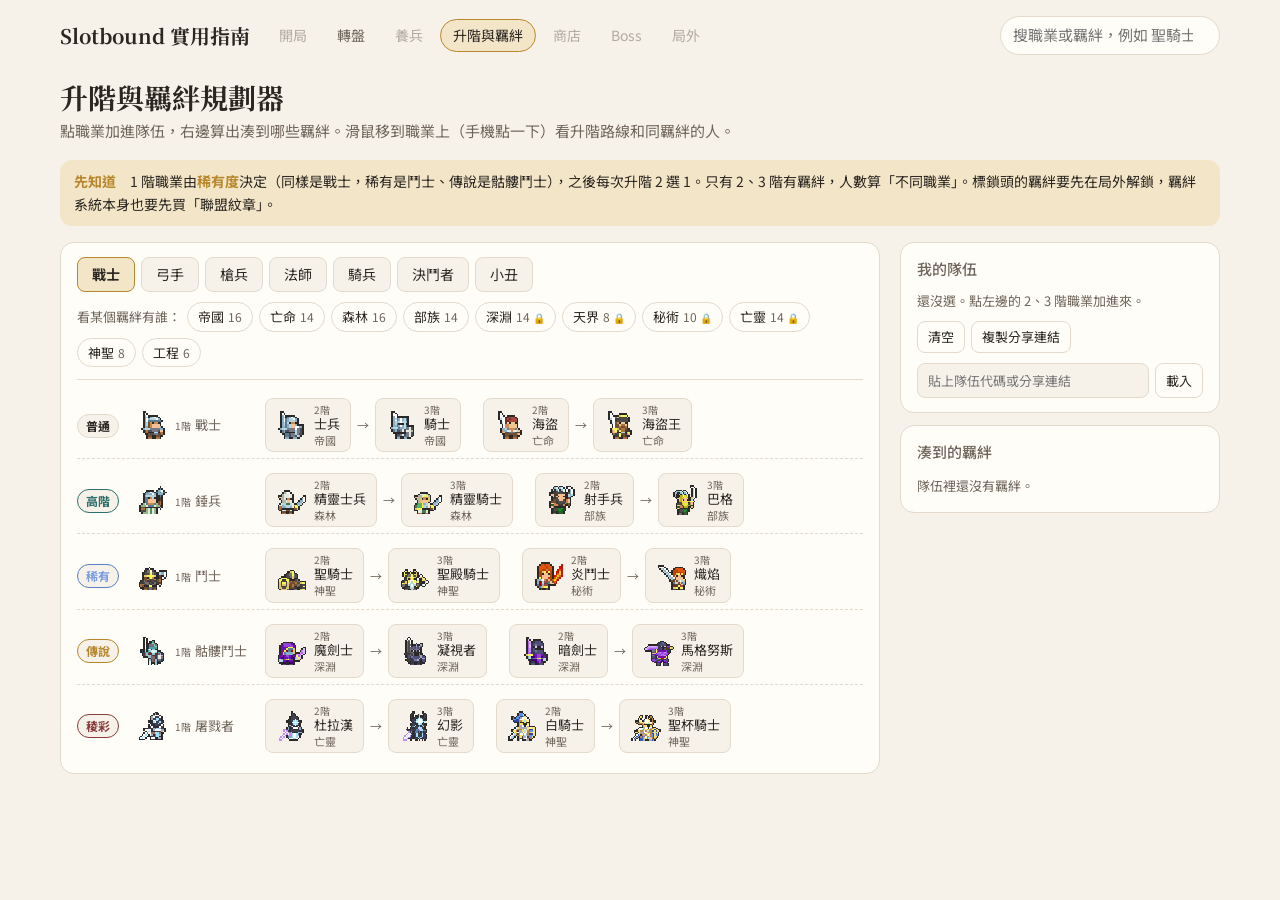
==== index.html @ ca0ba6e1 "轉盤頁內文行長收到 44 字 Co-Authored-By: Claude Opus 5.5 <noreply@anthropic.com>" ====
<!doctype html>
<html lang="zh-Hant-TW">
<head>
<meta charset="utf-8">
<meta name="viewport" content="width=device-width, initial-scale=1">
<title>Slotbound 實用指南</title>
<link rel="preconnect" href="https://fonts.googleapis.com">
<link href="https://fonts.googleapis.com/css2?family=Noto+Sans+TC:wght@400;500;700&family=Noto+Serif+TC:wght@600;700&display=swap" rel="stylesheet">
<link rel="stylesheet" href="style.css?v=1115h">
</head>
<body>
<header class="top">
  <b>Slotbound 實用指南</b>
  <nav>
    <a class="soon" href="#">開局</a>
    <a href="slot.html">轉盤</a>
    <a class="soon" href="#">養兵</a>
    <a class="cur" href="#">升階與羈絆</a>
    <a class="soon" href="#">商店</a>
    <a class="soon" href="#">Boss</a>
    <a class="soon" href="#">局外</a>
  </nav>
  <div class="search">
    <input id="q" type="search" placeholder="搜職業或羈絆，例如 聖騎士" autocomplete="off">
    <div class="res" id="qres"></div>
  </div>
</header>

<main>
  <h1>升階與羈絆規劃器</h1>
  <p class="lead">點職業加進隊伍，右邊算出湊到哪些羈絆。滑鼠移到職業上（手機點一下）看升階路線和同羈絆的人。</p>
  <div class="tip-box" id="tips"></div>

  <div class="planner">
    <section class="panel">
      <div class="syms" id="syms"></div>
      <div class="filters"><span class="flabel">看某個羈絆有誰：</span><span id="filters"></span></div>
      <div id="tree"></div>
    </section>
    <aside class="side">
      <section class="panel">
        <h2>我的隊伍 <span id="teamCount"></span></h2>
        <div class="team" id="team"></div>
        <div class="btns">
          <button class="btn" id="clear">清空</button>
          <button class="btn" id="share">複製分享連結</button>
        </div>
        <div class="code">
          <input id="codeIn" placeholder="貼上隊伍代碼或分享連結" aria-label="貼上隊伍代碼或分享連結" autocomplete="off">
          <button class="btn" id="codeGo">載入</button>
        </div>
        <p class="codemsg" id="codeMsg" hidden></p>
      </section>
      <section class="panel">
        <h2>湊到的羈絆</h2>
        <div id="fxlist"></div>
      </section>
    </aside>
  </div>
</main>

<div class="pop" id="pop"></div>

<script src="data/factions.js?v=1115h"></script>
<script src="data/tree.js?v=1115h"></script>
<script src="app.js?v=1115h"></script>
</body>
</html>
---- style.css ----
:root{
  --bg:#f6f2ea; --paper:#fffdf8; --ink:#2b2621; --muted:#6f655a; --line:#e3dacb;
  --gold:#b8862b; --gold-soft:#f3e6c8; --wine:#8a3b3b; --wine-soft:#f2dede;
  --teal:#2f6f6a; --teal-soft:#dcebe8;
}
@media (prefers-color-scheme: dark){
  :root{ --bg:#1d1a17; --paper:#25211d; --ink:#ece5da; --muted:#a99e90; --line:#3a332c;
    --gold:#d9a94a; --gold-soft:#3b311f; --wine:#d98a8a; --wine-soft:#3a2626; --teal:#7cc0b8; --teal-soft:#1f3331; }
}
*{box-sizing:border-box}
html,body{margin:0;background:var(--bg);color:var(--ink);font:15px/1.65 "Noto Sans TC",system-ui,sans-serif}
a{color:var(--teal)}
header.top{display:flex;align-items:center;gap:16px;flex-wrap:wrap;max-width:1200px;margin:0 auto;padding:16px 20px 8px}
header.top b{font-family:"Noto Serif TC",serif;font-size:20px}
header.top nav{display:flex;gap:4px;flex-wrap:wrap}
header.top nav a{color:var(--muted);text-decoration:none;padding:4px 12px;border-radius:999px;border:1px solid transparent;font-size:14px}
header.top nav a.cur{color:var(--ink);border-color:var(--gold);background:var(--gold-soft)}
header.top nav a.soon{opacity:.5;pointer-events:none}
.search{margin-left:auto;position:relative}
.search input{width:220px;padding:6px 12px;border-radius:999px;border:1px solid var(--line);background:var(--paper);color:var(--ink);font:inherit}
.search .res{position:absolute;right:0;top:110%;width:300px;max-height:360px;overflow:auto;background:var(--paper);border:1px solid var(--line);border-radius:12px;z-index:30;display:none}
.search .res.on{display:block}
.search .res div{padding:8px 12px;cursor:pointer;border-bottom:1px solid var(--line)}
.search .res div:hover,.search .res div.act{background:var(--gold-soft)}
.search .res small{color:var(--muted);margin-left:6px}
main{max-width:1200px;margin:0 auto;padding:8px 20px 60px}
h1{font-family:"Noto Serif TC",serif;font-size:28px;line-height:1.3;margin:8px 0 4px}
.lead{color:var(--muted);margin:0 0 16px}
.tip-box{background:var(--gold-soft);border-radius:12px;padding:10px 14px;margin:0 0 16px;font-size:14px}
.tip-box b{color:var(--gold)}
.infer{display:inline-block;font-size:11px;font-weight:700;color:var(--teal);background:var(--teal-soft);border-radius:4px;padding:0 6px;margin-left:6px;vertical-align:1px}

/* 規劃器版面 */
.planner{display:grid;grid-template-columns:minmax(0,1fr) 320px;gap:20px;align-items:start}
.panel{background:var(--paper);border:1px solid var(--line);border-radius:14px;padding:14px 16px}
.panel h2{font-size:15px;margin:0 0 8px;color:var(--muted);font-weight:500}
.side{position:sticky;top:12px;display:flex;flex-direction:column;gap:12px}

.syms{display:flex;flex-wrap:wrap;gap:6px;margin-bottom:10px}
.stab{border:1px solid var(--line);background:var(--bg);color:var(--ink);border-radius:8px;padding:5px 14px;font:inherit;font-size:14px;cursor:pointer}
.stab.on{background:var(--gold-soft);border-color:var(--gold);font-weight:700}
.filters{display:flex;flex-wrap:wrap;gap:6px;align-items:center;margin-bottom:12px;padding-bottom:12px;border-bottom:1px solid var(--line)}
.filters #filters{display:contents}
.flabel{font-size:13px;color:var(--muted)}
.fchip.locked::after{content:"🔒";font-size:10px;margin-left:3px}
/* 升階樹：一列一個稀有度 */
.grid{display:flex;flex-direction:column;gap:8px}
.row{display:grid;grid-template-columns:52px 120px 1fr;gap:8px;align-items:center;padding:6px 0;border-bottom:1px dashed var(--line)}
.row:last-child{border-bottom:0}
.gl .gd{display:inline-block;font-size:12px;font-weight:700;padding:1px 8px;border-radius:999px;background:var(--bg);border:1px solid var(--line)}
.g-advanced .gd{color:var(--teal);border-color:var(--teal)}
.g-rare .gd{color:#7d9de0;border-color:#5b7fc4}
.g-legendary .gd{color:var(--gold);border-color:var(--gold)}
.g-prism .gd{color:var(--wine);border-color:var(--wine)}
.r1{display:flex;align-items:center;gap:6px;font-size:13px;color:var(--muted)}
.r1 .r{font-size:10px;margin-right:4px}
.brs{display:flex;flex-wrap:wrap;gap:6px 22px}
.br{display:flex;align-items:center;gap:6px;flex-wrap:wrap}
.br .arrow{color:var(--muted);font-size:12px}
.spr{width:32px;height:32px;image-rendering:pixelated;flex:none}
.spr.big{width:56px;height:56px}
.cls{display:inline-flex;align-items:center;gap:6px}
.cls .tx{display:flex;flex-direction:column;line-height:1.3}
.fxhead{margin-bottom:10px;display:flex;align-items:center;gap:8px;flex-wrap:wrap}
.fxhead .back{margin-left:auto}
#tree h3{font-size:13px;color:var(--muted);margin:12px 0 4px}
.fxm{display:flex;align-items:center;gap:10px;margin:4px 0;flex-wrap:wrap}
.fxm .route{font-size:12px;color:var(--muted)}
.fx-row .nx{color:var(--muted)}
.gchips{display:flex;flex-wrap:wrap;gap:6px;align-items:center;margin:0 0 10px}
.gchip{border:1px solid var(--line);background:var(--bg);color:var(--muted);border-radius:999px;padding:2px 10px;font:inherit;font-size:12px;cursor:pointer;opacity:.6}
.gchip.on{opacity:1;color:var(--ink);font-weight:700}
.tbl-wrap{overflow-x:auto}
.fxtbl{border-collapse:separate;border-spacing:4px;width:100%;table-layout:fixed}
.fxtbl th{font-size:12px;font-weight:500;color:var(--muted);text-align:center;padding:2px}
.fxtbl th.sn{text-align:right;width:64px;font-size:13px;color:var(--ink);padding-right:6px}
.fxtbl .gd{display:inline-block;font-size:12px;font-weight:700;padding:1px 8px;border-radius:999px;background:var(--bg);border:1px solid var(--line)}
.fxtbl td{height:62px;border-radius:8px;vertical-align:middle;padding:0}
.fxtbl td.no{background:var(--bg);opacity:.5}
.fxtbl td.yes{background:var(--teal-soft);border:1px solid var(--teal)}
.fxtbl td.open{box-shadow:0 0 0 2px var(--gold)}
.cell{width:100%;height:100%;min-height:60px;background:none;border:0;color:var(--ink);font:inherit;cursor:pointer;display:flex;flex-direction:column;align-items:center;justify-content:center;gap:1px;padding:4px}
.cell .spr{width:28px;height:28px}
.cell .cn{font-size:13px;font-weight:500}
.cell .ch{font-size:11px;color:var(--muted)}
.cell .ch.all{color:var(--teal);font-weight:700}
.detail{margin-top:12px;padding:10px 12px;border:1px solid var(--gold);border-radius:10px;display:flex;flex-direction:column;gap:6px}
.detail .dh{font-size:14px}
.br.nope{opacity:.5}
.start{padding:10px 0;border-bottom:1px dashed var(--line)}
.start:last-child{border-bottom:0}
.start .sh{display:flex;align-items:center;gap:8px;margin-bottom:6px;flex-wrap:wrap}
.start .sh b{font-size:15px}
.start .gd{display:inline-block;font-size:12px;font-weight:700;padding:1px 8px;border-radius:999px;background:var(--bg);border:1px solid var(--line)}
.start .r1n{display:inline-flex;align-items:center;gap:4px;font-size:13px;color:var(--muted)}
.start .both{font-size:11px;color:var(--teal);background:var(--teal-soft);border-radius:4px;padding:0 6px}
.start .sb{display:flex;flex-direction:column;gap:6px;padding-left:12px}
.start .pick{font-size:12px;color:var(--muted)}
.off{font-size:13px;color:var(--muted);opacity:.55;border:1px dashed var(--line);border-radius:8px;padding:4px 10px}
.pop .lbl{font-size:11px;color:var(--muted);margin-top:8px}
.pop .fxg{margin:4px 0;font-size:12px;line-height:1.5}
.pop .fxg .tag{background:var(--teal-soft);color:var(--teal);border-radius:4px;padding:0 6px;margin-right:6px;cursor:pointer;font-weight:500}
.pop .fxg .mates{color:var(--muted)}
.pop .hd .alt{font-size:12px}
.fchip{border:1px solid var(--line);background:var(--paper);color:var(--ink);border-radius:999px;padding:3px 10px;font:inherit;font-size:13px;cursor:pointer}
.fchip.on{background:var(--teal);border-color:var(--teal);color:var(--paper)}
.fchip .n{color:var(--muted);font-size:12px;margin-left:4px}
.fchip.on .n{color:var(--paper)}

.sym{margin:0 0 14px}
.sym h3{font-size:14px;margin:0 0 6px;display:flex;align-items:center;gap:8px}
.sym h3 .badge{display:inline-flex;width:22px;height:22px;border-radius:6px;align-items:center;justify-content:center;font-size:12px;font-weight:700;background:var(--gold-soft);color:var(--gold)}
.tree{display:flex;flex-direction:column;gap:6px}
.branch{display:flex;align-items:flex-start;gap:6px;flex-wrap:wrap}
.branch .arrow{color:var(--muted);font-size:12px;padding-top:6px}
.cls{position:relative;border:1px solid var(--line);background:var(--bg);color:var(--ink);border-radius:8px;padding:4px 10px;font:inherit;font-size:13px;cursor:pointer;line-height:1.4;text-align:left}
.cls .r{font-size:10px;color:var(--muted);margin-right:4px}
.cls .fx{display:block;font-size:11px;color:var(--muted)}
.cls:hover{border-color:var(--gold)}
.cls.in{background:var(--gold);border-color:var(--gold);color:var(--paper)}
.cls.in .r,.cls.in .fx{color:var(--paper)}
.cls.mate{box-shadow:0 0 0 2px var(--teal)}
.cls.dim{opacity:.3}
.cls.prism::after{content:"";position:absolute;top:3px;right:3px;width:6px;height:6px;border-radius:50%;background:var(--wine)}

/* 羈絆面板 */
.fx-row{padding:8px 0;border-bottom:1px solid var(--line);cursor:pointer}
.fx-row:last-child{border-bottom:0}
.fx-row .hd{display:flex;align-items:center;gap:8px}
.fx-row .nm{font-weight:500}
.fx-row .ct{font-variant-numeric:tabular-nums;font-size:13px;color:var(--muted)}
.fx-row .steps{display:flex;gap:3px;margin-left:auto}
.fx-row .steps span{font-size:11px;padding:0 6px;border-radius:4px;border:1px solid var(--line);color:var(--muted);font-variant-numeric:tabular-nums}
.fx-row .steps span.hit{background:var(--teal);border-color:var(--teal);color:var(--paper)}
.fx-row .eff{font-size:12px;color:var(--muted);margin-top:2px}
.fx-row.active .nm{color:var(--teal)}
.fx-row.lock .nm::after{content:"需解鎖";font-size:10px;color:var(--wine);background:var(--wine-soft);border-radius:4px;padding:0 5px;margin-left:6px}
.fx-row.sel{background:var(--teal-soft);margin:0 -8px;padding:8px}
.team{display:flex;flex-wrap:wrap;gap:6px}
.team .cls{font-size:12px}
.empty{color:var(--muted);font-size:13px}
.btns{display:flex;gap:6px;margin-top:10px}
.btn{border:1px solid var(--line);background:var(--paper);color:var(--ink);border-radius:8px;padding:4px 10px;font:inherit;font-size:13px;cursor:pointer}
.btn:hover{border-color:var(--gold)}

/* 小卡（滑鼠移上去／點按） */
.pop{position:absolute;z-index:40;width:330px;background:var(--paper);border:1px solid var(--gold);border-radius:12px;padding:12px 14px;font-size:13px;box-shadow:0 8px 24px rgba(0,0,0,.18);display:none}
.pop.on{display:block}
.pop .hd{display:flex;align-items:center;gap:6px;margin-bottom:6px;cursor:grab}
.pop .hd b{font-size:15px}
.pop .x{margin-left:auto;border:0;background:none;color:var(--muted);font-size:18px;cursor:pointer;line-height:1}
.pop .path{display:flex;align-items:center;flex-wrap:wrap;gap:4px;margin:6px 0}
.pop .path .node{border:1px solid var(--line);border-radius:6px;padding:1px 7px;background:var(--bg)}
.pop .path .node.me{border-color:var(--gold);background:var(--gold-soft);font-weight:500}
.pop .path .sep{color:var(--muted)}
.pop .alt{color:var(--muted);font-size:12px}
.pop .tags{display:flex;flex-wrap:wrap;gap:4px;margin:6px 0}
.pop .tags span{background:var(--teal-soft);color:var(--teal);border-radius:4px;padding:0 6px;font-size:12px}
.pop .stats{display:grid;grid-template-columns:repeat(5,1fr);gap:4px;margin-top:6px;font-size:11px;color:var(--muted);text-align:center}
.pop .stats b{display:block;font-size:13px;color:var(--ink);font-variant-numeric:tabular-nums}
.pop .act{margin-top:8px}
.pop .cond{font-size:12px;color:var(--wine);margin-top:4px}
.pop .src{font-size:11px;color:var(--muted);margin-top:6px}

@media (max-width:820px){
  .planner{grid-template-columns:1fr}
  .side{position:static;order:-1}
  .search{margin-left:0;width:100%}
  .search input{width:100%}
  .search .res{width:100%}
  header.top,main{padding-left:16px;padding-right:16px}
  .pop{position:fixed;left:12px!important;right:12px;bottom:12px;top:auto!important;width:auto;max-height:70vh;overflow:auto}
  .row{grid-template-columns:44px 1fr}
  .row .brs{grid-column:1 / -1}
}
/* 手機：表格每格只剩約 50px，只放圖和名字；「要選哪條線」點格子後在下方看 */
@media (max-width:520px){
  .fxtbl{border-spacing:3px}
  .fxtbl th.sn{width:38px;font-size:12px;padding-right:3px;white-space:nowrap}
  .fxtbl .gd{padding:1px 4px;font-size:11px}
  .fxtbl td{height:54px}
  .cell{padding:3px 1px;min-height:52px}
  .cell .cn{font-size:11px;white-space:nowrap;letter-spacing:-.03em}
  .cell .ch{display:none}
  .cell .ch.all{display:block;font-size:11px;white-space:nowrap}
}
/* 貼上隊伍代碼 */
.code{display:flex;gap:6px;margin-top:10px}
.code input{flex:1;min-width:0;font:inherit;font-size:13px;color:var(--ink);background:var(--bg);border:1px solid var(--line);border-radius:8px;padding:6px 10px}
.code input:focus{outline:2px solid var(--gold);outline-offset:1px}
.codemsg{font-size:12px;color:var(--muted);margin:6px 0 0;line-height:1.6}

/* ===== 指南頁（轉盤等）：一段一個決定，先建議再理由 ===== */
.guide{max-width:880px}
/* 內文行長約 44 字（2026-11-15 托盤 20261115-3d09315f-006 選 44；面板和計算機維持原寬） */
.guide > p,.guide .sec > p,.guide details ul,.guide .mach p,.guide .mach ul{max-width:44em}
.toc{display:flex;flex-wrap:wrap;gap:6px;margin:0 0 20px}
.toc a{font-size:13px;color:var(--ink);text-decoration:none;border:1px solid var(--line);background:var(--paper);border-radius:999px;padding:3px 12px}
.toc a:hover{border-color:var(--gold)}
.sec{margin:0 0 36px;scroll-margin-top:12px}
.sec h2{font-family:"Noto Serif TC",serif;font-size:21px;margin:0 0 8px;display:flex;align-items:center;gap:10px}
.sec h2 .no{display:inline-flex;width:26px;height:26px;border-radius:50%;align-items:center;justify-content:center;font:700 14px "Noto Sans TC",sans-serif;background:var(--gold);color:var(--paper)}
.sec h3{font-size:15px;margin:0 0 6px}
.sec h3 small{font-weight:400;font-size:12px;color:var(--muted);margin-left:6px}
.sec p{margin:0 0 10px}
.adv{background:var(--gold-soft);border-left:4px solid var(--gold);border-radius:0 10px 10px 0;padding:8px 12px;font-weight:500}
.note{font-size:14px;color:var(--muted)}
.note b{color:var(--ink)}
.sec details{margin:10px 0 0;border:1px solid var(--line);border-radius:10px;background:var(--paper);padding:0 14px}
.sec summary{cursor:pointer;padding:9px 0;font-size:14px;color:var(--teal);font-weight:500}
.sec details[open] summary{border-bottom:1px solid var(--line);margin-bottom:8px}
.sec details ul{margin:0 0 10px;padding-left:20px;font-size:14px}
.sec details li{margin:3px 0}
.mini{border-collapse:collapse;font-size:13px;margin:4px 0 10px;font-variant-numeric:tabular-nums}
.mini th,.mini td{padding:4px 12px;border-bottom:1px solid var(--line);text-align:left}
.mini th{font-weight:500;color:var(--muted)}
.src-note{font-size:12px;color:var(--muted);border-top:1px solid var(--line);padding-top:12px}

/* 價格階梯 */
.calc{margin:12px 0}
.calc-in{display:flex;align-items:center;gap:8px;flex-wrap:wrap;font-size:14px}
.calc-in input{width:96px;font:inherit;font-size:15px;font-variant-numeric:tabular-nums;color:var(--ink);background:var(--bg);border:1px solid var(--line);border-radius:8px;padding:5px 10px}
.calc-in input:focus{outline:2px solid var(--gold);outline-offset:1px}
.calc-in .quick{display:flex;gap:6px;flex-wrap:wrap}
.ladder{display:grid;grid-template-columns:repeat(6,1fr);gap:6px;margin:12px 0 8px}
.step{border:1px solid var(--line);border-radius:10px;padding:6px 4px;text-align:center;background:var(--bg);display:flex;flex-direction:column;line-height:1.35}
.step b{font-size:17px;font-variant-numeric:tabular-nums}
.step span{font-size:12px;color:var(--muted)}
.step small{font-size:11px;color:var(--muted);font-variant-numeric:tabular-nums}
.step.ok{background:var(--teal-soft);border-color:var(--teal)}
.step.ok b{color:var(--teal)}
.calc-out{font-size:14px;margin:0}
.calc-out b{color:var(--teal);font-variant-numeric:tabular-nums}

/* 符號機率 */
.odds{display:flex;flex-direction:column;gap:6px;margin:12px 0 8px}
.orow{display:grid;grid-template-columns:96px 1fr 1fr;gap:12px;align-items:center;font-size:14px}
.ohead{font-size:12px;color:var(--muted)}
.orow .on{display:flex;align-items:center;gap:6px}
.orow .ow,.orow .ok{position:relative;height:22px;background:var(--bg);border-radius:6px;overflow:hidden}
.orow .ohead span{background:none}
.orow .ow i,.orow .ok i{position:absolute;left:0;top:0;bottom:0;border-radius:6px}
.orow .ow i{background:var(--gold);opacity:.32}
.orow .ok i{background:var(--teal);opacity:.28}
.orow em{position:relative;font-style:normal;font-size:13px;padding-left:8px;line-height:22px;font-variant-numeric:tabular-nums}
.orow.rare .ok i{background:var(--wine);opacity:.28}
.orow.rare .ok em{color:var(--wine);font-weight:700}
.ohead .ow,.ohead .ok{background:none;height:auto}

/* 兩台機器 */
.machines{display:grid;grid-template-columns:1fr 1fr;gap:12px;margin:12px 0}
.mach ul{margin:0 0 10px;padding-left:18px;font-size:14px}
.mach li{margin:3px 0}
.mcores{display:flex;flex-wrap:wrap;gap:4px;align-items:center;border-top:1px dashed var(--line);padding-top:8px}
.ctag{display:inline-flex;align-items:center;gap:4px;border:1px solid var(--line);background:var(--bg);color:var(--ink);border-radius:999px;padding:1px 8px 1px 3px;font:inherit;font-size:12px;cursor:pointer}
.ctag:hover{border-color:var(--gold)}
.ctag img{width:18px;height:18px;image-rendering:pixelated}

/* 保底長條 */
.pbars{display:grid;grid-template-columns:repeat(6,1fr);gap:8px;align-items:end;margin:8px 0}
.pb{display:flex;flex-direction:column;align-items:center;gap:2px;font-variant-numeric:tabular-nums}
.pcol{width:100%;max-width:56px;height:110px;background:var(--bg);border-radius:6px;display:flex;align-items:flex-end;overflow:hidden}
.pcol i{display:block;width:100%;background:var(--teal);border-radius:6px 6px 0 0}
.pb b{font-size:14px}
.pb span{font-size:12px;color:var(--muted)}

/* 核心清單 */
.cfilter{display:flex;flex-wrap:wrap;gap:6px;align-items:center;margin-bottom:10px;padding-bottom:10px;border-bottom:1px solid var(--line)}
.cfilter > span:not(.flabel){display:contents}
.cfilter .flabel{margin-left:6px}
.cfilter .flabel:first-child{margin-left:0}
.clist{display:grid;grid-template-columns:1fr 1fr;gap:4px 16px}
.core{display:flex;gap:10px;align-items:flex-start;padding:8px 6px;border-bottom:1px dashed var(--line);border-radius:8px}
.core.hl{background:var(--gold-soft);box-shadow:0 0 0 2px var(--gold)}
.cic{width:32px;height:32px;image-rendering:pixelated;flex:none}
.chd{display:flex;align-items:center;gap:6px;flex-wrap:wrap}
.chd b{font-size:14px}
.rz,.mz{font-size:11px;font-weight:700;border-radius:4px;padding:0 6px;border:1px solid var(--line);color:var(--muted)}
.rz.r-U{color:var(--teal);border-color:var(--teal)}
.rz.r-R{color:#5b7fc4;border-color:#5b7fc4}
.rz.r-L{color:var(--gold);border-color:var(--gold)}
.mz{background:var(--bg)}
.cds{font-size:13px;color:var(--muted);line-height:1.55;margin-top:2px}

@media (max-width:820px){
  .machines{grid-template-columns:1fr}
  .clist{grid-template-columns:1fr}
}
@media (max-width:520px){
  .ladder{grid-template-columns:repeat(3,1fr)}
  .orow{grid-template-columns:78px 1fr 1fr;gap:6px;font-size:13px}
  .orow .on .spr{width:24px;height:24px}
  .sec h2{font-size:19px}
  .mini th,.mini td{padding:4px 8px}
  .mini td:first-child,.mini th:first-child{white-space:nowrap}
  .pb span{font-size:11px;white-space:nowrap;letter-spacing:-.02em}
  .pbars{gap:4px}
}
@media (prefers-color-scheme: dark){
  .rz.r-R{color:#8fb0ec;border-color:#7d9de0}
}
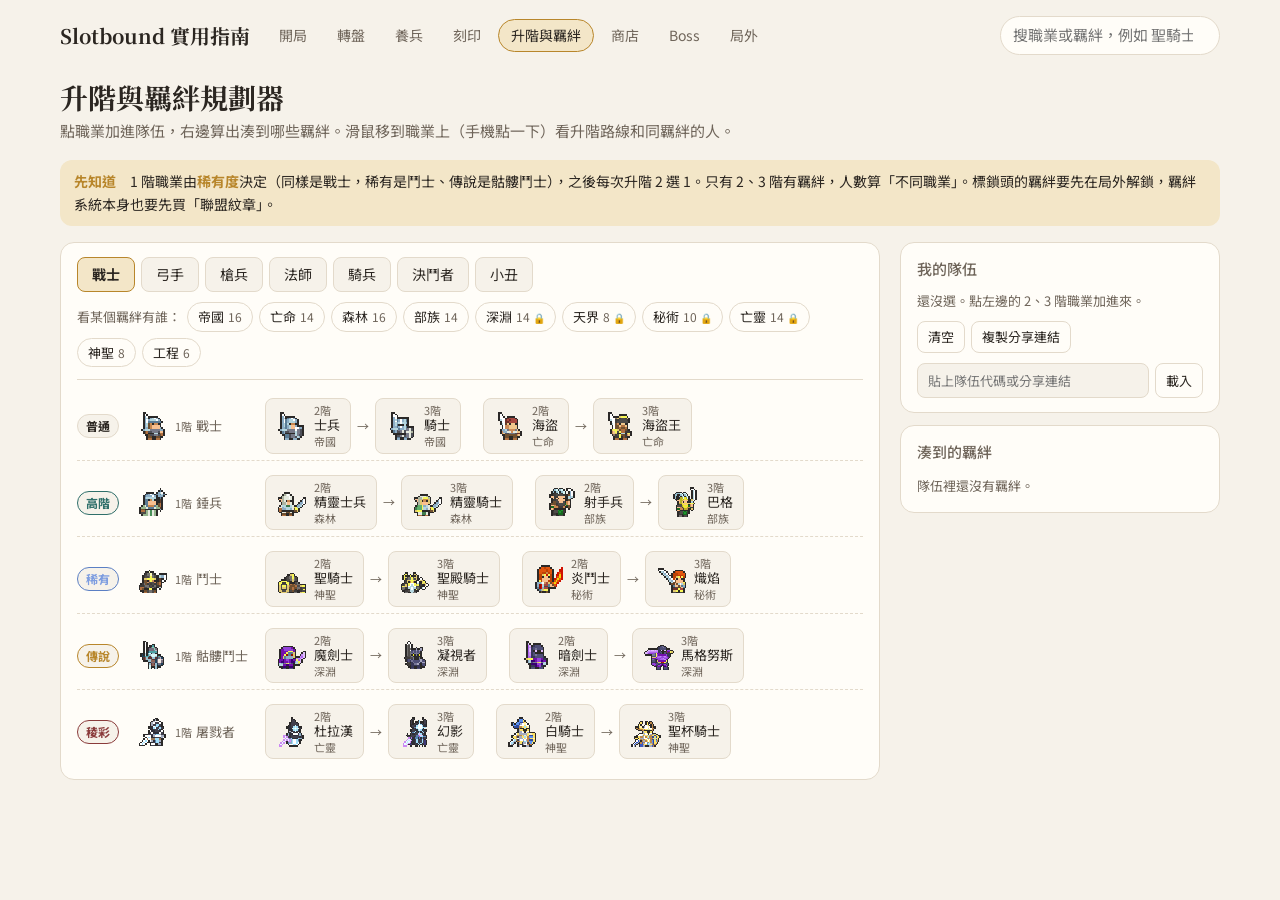
==== commit 01746e47: "六頁上線：開局、養兵、刻印、商店、Boss、局外；導覽統一 Co-Authored-By: Claude Opus 5.5 <noreply@anthropic.com>" ====
--- a/index.html
+++ b/index.html
@@ -6,19 +6,20 @@
 <title>Slotbound 實用指南</title>
 <link rel="preconnect" href="https://fonts.googleapis.com">
 <link href="https://fonts.googleapis.com/css2?family=Noto+Sans+TC:wght@400;500;700&family=Noto+Serif+TC:wght@600;700&display=swap" rel="stylesheet">
-<link rel="stylesheet" href="style.css?v=1115h">
+<link rel="stylesheet" href="style.css?v=1115i">
 </head>
 <body>
 <header class="top">
   <b>Slotbound 實用指南</b>
   <nav>
-    <a class="soon" href="#">開局</a>
+    <a href="open.html">開局</a>
     <a href="slot.html">轉盤</a>
-    <a class="soon" href="#">養兵</a>
-    <a class="cur" href="#">升階與羈絆</a>
-    <a class="soon" href="#">商店</a>
-    <a class="soon" href="#">Boss</a>
-    <a class="soon" href="#">局外</a>
+    <a href="units.html">養兵</a>
+    <a href="imprint.html">刻印</a>
+    <a class="cur" href="index.html">升階與羈絆</a>
+    <a href="shop.html">商店</a>
+    <a href="boss.html">Boss</a>
+    <a href="meta.html">局外</a>
   </nav>
   <div class="search">
     <input id="q" type="search" placeholder="搜職業或羈絆，例如 聖騎士" autocomplete="off">
@@ -61,8 +62,8 @@
 
 <div class="pop" id="pop"></div>
 
-<script src="data/factions.js?v=1115h"></script>
-<script src="data/tree.js?v=1115h"></script>
-<script src="app.js?v=1115h"></script>
+<script src="data/factions.js?v=1115i"></script>
+<script src="data/tree.js?v=1115i"></script>
+<script src="app.js?v=1115i"></script>
 </body>
 </html>
--- a/style.css
+++ b/style.css
@@ -53,7 +53,7 @@
 .g-legendary .gd{color:var(--gold);border-color:var(--gold)}
 .g-prism .gd{color:var(--wine);border-color:var(--wine)}
 .r1{display:flex;align-items:center;gap:6px;font-size:13px;color:var(--muted)}
-.r1 .r{font-size:10px;margin-right:4px}
+.r1 .r{font-size:11px;margin-right:4px}
 .brs{display:flex;flex-wrap:wrap;gap:6px 22px}
 .br{display:flex;align-items:center;gap:6px;flex-wrap:wrap}
 .br .arrow{color:var(--muted);font-size:12px}
@@ -114,7 +114,7 @@
 .branch{display:flex;align-items:flex-start;gap:6px;flex-wrap:wrap}
 .branch .arrow{color:var(--muted);font-size:12px;padding-top:6px}
 .cls{position:relative;border:1px solid var(--line);background:var(--bg);color:var(--ink);border-radius:8px;padding:4px 10px;font:inherit;font-size:13px;cursor:pointer;line-height:1.4;text-align:left}
-.cls .r{font-size:10px;color:var(--muted);margin-right:4px}
+.cls .r{font-size:11px;color:var(--muted);margin-right:4px}
 .cls .fx{display:block;font-size:11px;color:var(--muted)}
 .cls:hover{border-color:var(--gold)}
 .cls.in{background:var(--gold);border-color:var(--gold);color:var(--paper)}
@@ -193,7 +193,7 @@
 /* ===== 指南頁（轉盤等）：一段一個決定，先建議再理由 ===== */
 .guide{max-width:880px}
 /* 內文行長約 44 字（2026-11-15 托盤 20261115-3d09315f-006 選 44；面板和計算機維持原寬） */
-.guide > p,.guide .sec > p,.guide details ul,.guide .mach p,.guide .mach ul{max-width:44em}
+.guide p,.guide li,.guide details ul,.guide .mach ul{max-width:44em}
 .toc{display:flex;flex-wrap:wrap;gap:6px;margin:0 0 20px}
 .toc a{font-size:13px;color:var(--ink);text-decoration:none;border:1px solid var(--line);background:var(--paper);border-radius:999px;padding:3px 12px}
 .toc a:hover{border-color:var(--gold)}
@@ -214,6 +214,12 @@
 .mini{border-collapse:collapse;font-size:13px;margin:4px 0 10px;font-variant-numeric:tabular-nums}
 .mini th,.mini td{padding:4px 12px;border-bottom:1px solid var(--line);text-align:left}
 .mini th{font-weight:500;color:var(--muted)}
+/* 各頁共用表格 */
+.tblwrap{overflow-x:auto;margin:8px 0 4px}
+.tblwrap .mini{margin:0;min-width:100%}
+.mini td.n,.mini th.n{text-align:right}
+.mini td.hi{color:var(--teal);font-weight:700}
+.mini tr.grp td{background:var(--bg);color:var(--muted);font-size:12px}
 .src-note{font-size:12px;color:var(--muted);border-top:1px solid var(--line);padding-top:12px}
 
 /* 價格階梯 */
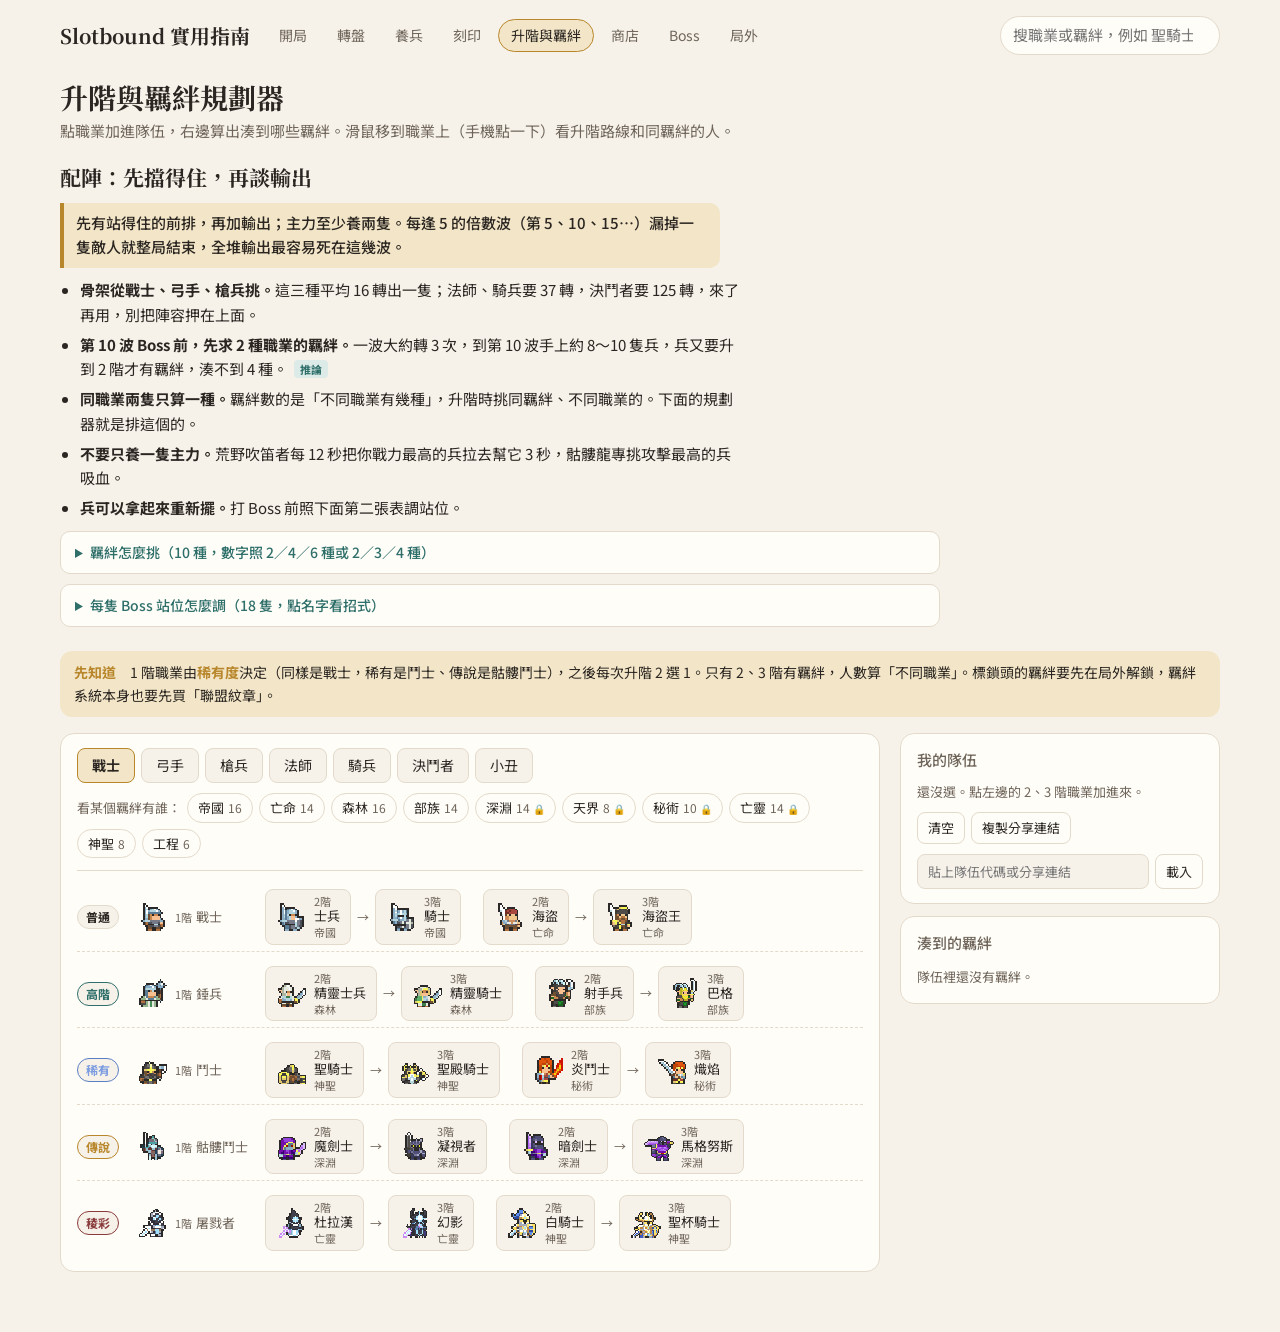
==== commit 30ab3689: "羈絆頁加配陣段、Boss 頁支援連結跳轉、局外頁補命運石補貨規則 Co-Authored-By: Claude Opus 5.5 <noreply@anthropic.com>" ====
--- a/index.html
+++ b/index.html
@@ -6,7 +6,7 @@
 <title>Slotbound 實用指南</title>
 <link rel="preconnect" href="https://fonts.googleapis.com">
 <link href="https://fonts.googleapis.com/css2?family=Noto+Sans+TC:wght@400;500;700&family=Noto+Serif+TC:wght@600;700&display=swap" rel="stylesheet">
-<link rel="stylesheet" href="style.css?v=1115i">
+<link rel="stylesheet" href="style.css?v=1115j">
 </head>
 <body>
 <header class="top">
@@ -30,6 +30,72 @@
 <main>
   <h1>升階與羈絆規劃器</h1>
   <p class="lead">點職業加進隊伍，右邊算出湊到哪些羈絆。滑鼠移到職業上（手機點一下）看升階路線和同羈絆的人。</p>
+  <div class="guide comp">
+  <section class="sec" id="comp" data-t="配陣 陣型 站位 前排 後排 主力 怎麼排 Boss 羈絆怎麼挑">
+    <h2>配陣：先擋得住，再談輸出</h2>
+    <p class="adv">先有站得住的前排，再加輸出；主力至少養兩隻。每逢 5 的倍數波（第 5、10、15…）漏掉一隻敵人就整局結束，全堆輸出最容易死在這幾波。</p>
+    <ul class="comp-pts">
+      <li><b>骨架從戰士、弓手、槍兵挑。</b>這三種平均 16 轉出一隻；法師、騎兵要 37 轉，決鬥者要 125 轉，來了再用，別把陣容押在上面。</li>
+      <li><b>第 10 波 Boss 前，先求 2 種職業的羈絆。</b>一波大約轉 3 次，到第 10 波手上約 8～10 隻兵，兵又要升到 2 階才有羈絆，湊不到 4 種。<span class="infer">推論</span></li>
+      <li><b>同職業兩隻只算一種。</b>羈絆數的是「不同職業有幾種」，升階時挑同羈絆、不同職業的。下面的規劃器就是排這個的。</li>
+      <li><b>不要只養一隻主力。</b>荒野吹笛者每 12 秒把你戰力最高的兵拉去幫它 3 秒，骷髏龍專挑攻擊最高的兵吸血。</li>
+      <li><b>兵可以拿起來重新擺。</b>打 Boss 前照下面第二張表調站位。</li>
+    </ul>
+    <details>
+      <summary>羈絆怎麼挑（10 種，數字照 2／4／6 種或 2／3／4 種）</summary>
+      <div class="tblwrap"><table class="mini">
+        <thead><tr><th>羈絆</th><th>效果</th><th>什麼時候拿</th></tr></thead>
+        <tbody>
+          <tr><td>帝國</td><td>開戰時帝國兵得到最大血量 10／16／22% 的護盾</td><td>最泛用：職業最多（16 種，和森林並列），最好湊</td></tr>
+          <tr><td>森林</td><td>森林兵第一次掉到半血以下，回 10／16／22% 血，每場一次</td><td>給前排</td></tr>
+          <tr><td>部族</td><td>部族兵攻速 +8／14／20%，第一隻部族兵倒下就沒了</td><td>前排夠硬才拿</td></tr>
+          <tr><td>亡命</td><td>打血量 40% 以下的敵人，傷害 +15／25／40%</td><td>只有敵人最後 4 成血吃得到，打死同一隻只快約 6／9／13%<span class="infer">推論</span></td></tr>
+          <tr><td>神聖</td><td>全隊受到的治療 +20／35%</td><td>隊上有會補血的兵才有用</td></tr>
+          <tr><td>工程</td><td>戰鬥道具等級 +1；3 種連手冊也 +1</td><td>道具多、等級快滿的時候</td></tr>
+          <tr><td>天界 <small>要解鎖</small></td><td>只剩 1 隻活著時，倒下的全部以 20／40% 血復活，每場一次</td><td>2 種就生效，適合撐 5 的倍數波</td></tr>
+          <tr><td>深淵 <small>要解鎖</small></td><td>深淵兵分攤彼此受的直接傷害 15／22／30%</td><td>主力是深淵兵、怕被集火時<span class="infer">推論</span></td></tr>
+          <tr><td>秘術 <small>要解鎖</small></td><td>秘術兵技能傷害 +12／20／30%</td><td>打骷髏龍這種吃普攻的 Boss<span class="infer">推論</span></td></tr>
+          <tr><td>亡靈 <small>要解鎖</small></td><td>任何一方有單位倒下，亡靈兵攻擊 +3／4／5%，最多 10 次</td><td>敵人數量多的波<span class="infer">推論</span></td></tr>
+        </tbody>
+      </table></div>
+      <ul><li>效果是遊戲寫的；「什麼時候拿」是我們從效果推的。</li><li>羈絆本身要先在局外買「聯盟紋章」；標「要解鎖」的 4 種還要另外買，都在<a href="meta.html#buy">局外頁</a>。</li></ul>
+    </details>
+    <details>
+      <summary>每隻 Boss 站位怎麼調（18 隻，點名字看招式）</summary>
+      <p class="note">第 10 波的 Boss 每個難度都會遇到，第 20 波從普通開始，第 30 波只有困難。站位重點都是從招式推的<span class="infer">推論</span>。</p>
+      <div class="tblwrap"><table class="mini comp-boss">
+        <thead><tr><th>地圖・波</th><th>Boss</th><th>站位重點</th></tr></thead>
+        <tbody>
+          <tr class="grp"><td colspan="3">1 開闊森林</td></tr>
+          <tr><td>10</td><td><a href="boss.html#boss-Grimwolf_Orc">幽狼獸人</a></td><td>集火本體，狼不傷基地，不用為狼多帶前排</td></tr>
+          <tr><td>20</td><td><a href="boss.html#boss-Howl_Orc">嚎叫獸人</a></td><td>前排散開，一吼最多打飛 3 個；要能速殺</td></tr>
+          <tr><td>30</td><td><a href="boss.html#boss-Orc_Arch_Shaman">獸人大薩滿</a></td><td>要射程 160 以上的兵；血少的別擠在一起</td></tr>
+          <tr class="grp"><td colspan="3">2 深邃洞窟</td></tr>
+          <tr><td>10</td><td><a href="boss.html#boss-Beholder">百眼王</a></td><td>最後面放耐打的，光束專打最遠的人</td></tr>
+          <tr><td>20</td><td><a href="boss.html#boss-Venom_Maw">劇毒巨口</a></td><td>最強的兵別站最前面；全隊散開躲毒池</td></tr>
+          <tr><td>30</td><td><a href="boss.html#boss-Cave_Basilisk">洞窟蛇怪</a></td><td>最前面的最容易被石化，帶攻速快或群攻的來解</td></tr>
+          <tr class="grp"><td colspan="3">3 荒原</td></tr>
+          <tr><td>10</td><td><a href="boss.html#boss-Dunefang">荒野劍齒獸</a></td><td>前後排別排在同一條直線上，一刀砍穿一排</td></tr>
+          <tr><td>20</td><td><a href="boss.html#boss-Bloodtail">血尾</a></td><td>前面要有人擋 6 隻鬣狗；輸出要穩，它打一下回一下</td></tr>
+          <tr><td>30</td><td><a href="boss.html#boss-Wasteland_Piper">荒野吹笛者</a></td><td>兩隻主力；讓戰力最高的是耐打、輸出普通的兵</td></tr>
+          <tr class="grp"><td colspan="3">4 失落遺蹟</td></tr>
+          <tr><td>10</td><td><a href="boss.html#boss-Dragonkin_Shaman">龍血薩滿</a></td><td>別讓兵站在水窪上；要有遠程打得到它</td></tr>
+          <tr><td>20</td><td><a href="boss.html#boss-Spine_Tyrant">逆棘暴君</a></td><td>會反彈遠程攻擊，這隻改靠近戰輸出</td></tr>
+          <tr><td>30</td><td><a href="boss.html#boss-Razorscale_Elder">刃鱗長老</a></td><td>每個人都會被打，全隊血量要平均，別有特別脆的</td></tr>
+          <tr class="grp"><td colspan="3">5 猩紅地獄</td></tr>
+          <tr><td>10</td><td><a href="boss.html#boss-Dark_Lord">黑暗君主</a></td><td>全場重擊躲不掉，靠補血、護盾撐住半血以上</td></tr>
+          <tr><td>20</td><td><a href="boss.html#boss-Skeleton_Dragon">骷髏龍</a></td><td>輸出別壓在一隻身上；技能、刻印傷害高的隊伍輕鬆</td></tr>
+          <tr><td>30</td><td><a href="boss.html#boss-Doom_Dragon">毀滅龍</a></td><td>血最厚的放最前面頂，前排不要擠</td></tr>
+          <tr class="grp"><td colspan="3">6 冰冷宇宙</td></tr>
+          <tr><td>10</td><td><a href="boss.html#boss-Twin_Star_Lords">雙星君主</a></td><td>上下兩路都要有輸出，轉去打沒開盾的那個</td></tr>
+          <tr><td>20</td><td><a href="boss.html#boss-Star_Judge">群星審判官</a></td><td>上下兩路人數擺一樣，它才會變脆</td></tr>
+          <tr><td>30</td><td><a href="boss.html#boss-Cosmic_Sovereign">宇宙帝王</a></td><td>最前面放輸出最高又耐打的，其他人會被定住 3 秒</td></tr>
+        </tbody>
+      </table></div>
+    </details>
+  </section>
+  </div>
+
   <div class="tip-box" id="tips"></div>
 
   <div class="planner">
@@ -62,8 +128,8 @@
 
 <div class="pop" id="pop"></div>
 
-<script src="data/factions.js?v=1115i"></script>
-<script src="data/tree.js?v=1115i"></script>
-<script src="app.js?v=1115i"></script>
+<script src="data/factions.js?v=1115j"></script>
+<script src="data/tree.js?v=1115j"></script>
+<script src="app.js?v=1115j"></script>
 </body>
 </html>
--- a/style.css
+++ b/style.css
@@ -305,3 +305,10 @@
 @media (prefers-color-scheme: dark){
   .rz.r-R{color:#8fb0ec;border-color:#7d9de0}
 }
+/* 羈絆頁上方的配陣段（2026-11-15 托盤 20261115-3d09315f-007 選 bond-top） */
+.comp .sec{margin-bottom:24px}
+.comp-pts{margin:0 0 10px;padding-left:20px}
+.comp-pts li{margin:5px 0}
+.comp .mini td small{font-size:11px;color:var(--muted);margin-left:4px;white-space:nowrap}
+.comp-boss td:first-child,.comp-boss td:nth-child(2){white-space:nowrap}
+.comp .mini a{color:var(--teal)}
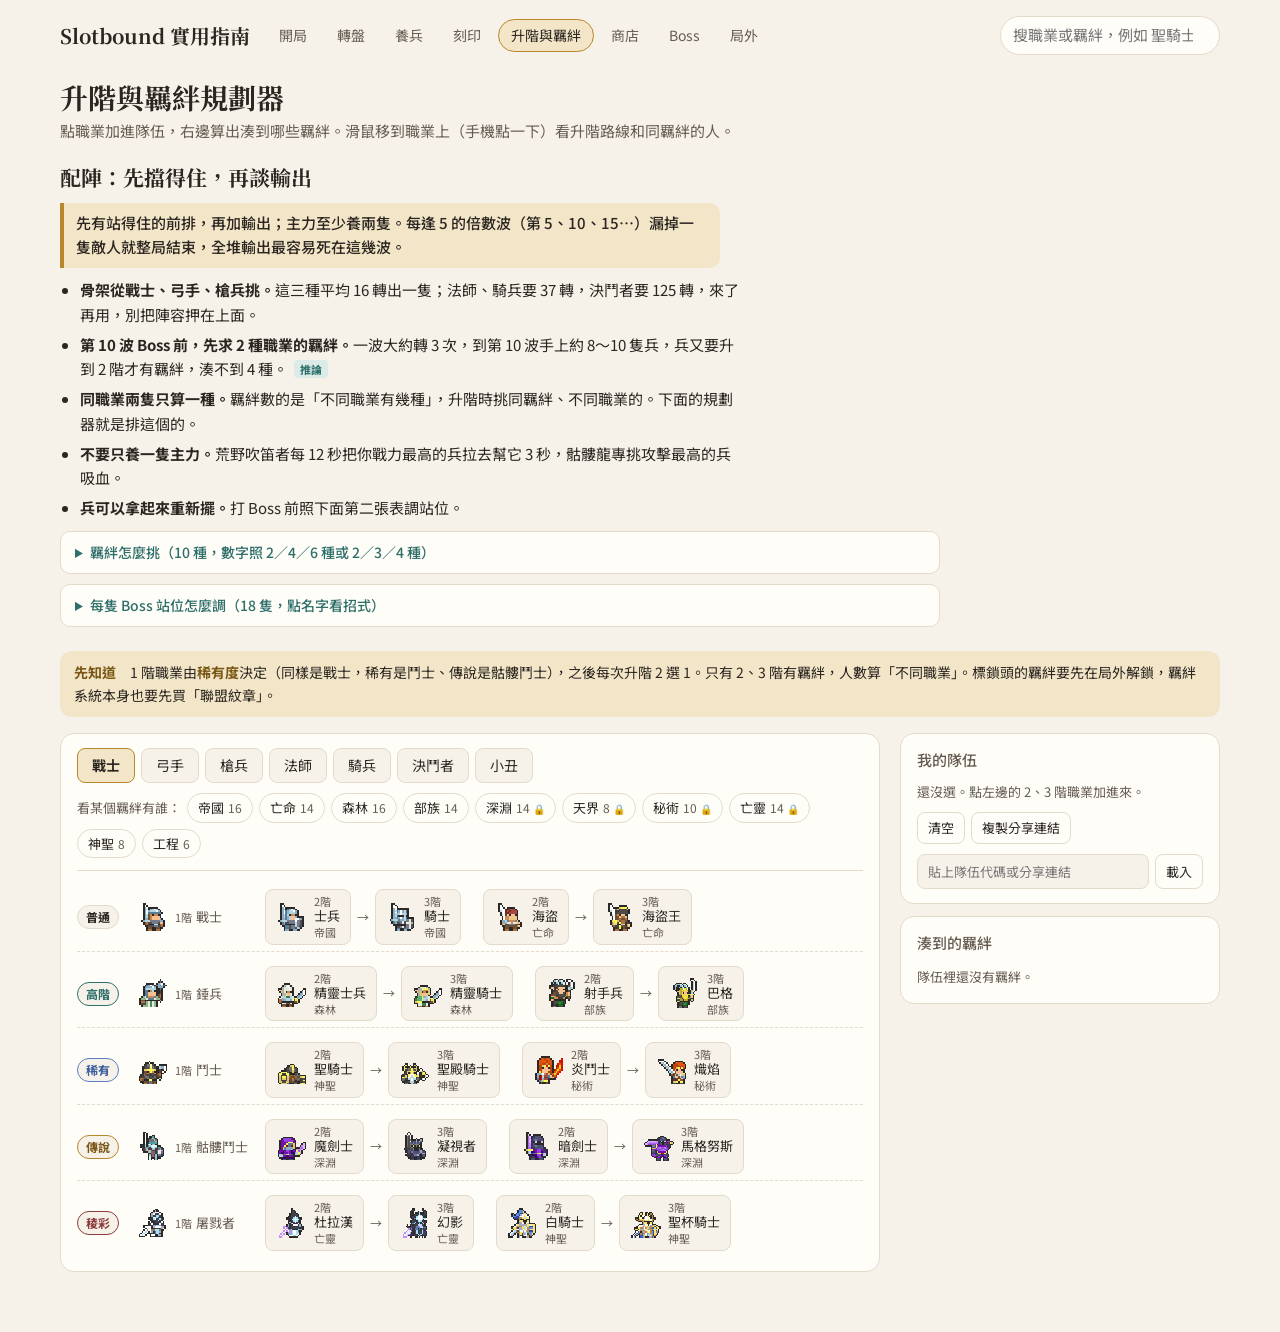
==== commit 59047e14: "淺色模式小字對比補到 4.5:1：加深金、深藍字色票，內文灰調深一階 Co-Authored-By: Claude Opus 5.5 <noreply@anthropic.com>" ====
--- a/index.html
+++ b/index.html
@@ -6,7 +6,7 @@
 <title>Slotbound 實用指南</title>
 <link rel="preconnect" href="https://fonts.googleapis.com">
 <link href="https://fonts.googleapis.com/css2?family=Noto+Sans+TC:wght@400;500;700&family=Noto+Serif+TC:wght@600;700&display=swap" rel="stylesheet">
-<link rel="stylesheet" href="style.css?v=1115j">
+<link rel="stylesheet" href="style.css?v=1115k">
 </head>
 <body>
 <header class="top">
@@ -128,8 +128,8 @@
 
 <div class="pop" id="pop"></div>
 
-<script src="data/factions.js?v=1115j"></script>
-<script src="data/tree.js?v=1115j"></script>
-<script src="app.js?v=1115j"></script>
+<script src="data/factions.js?v=1115k"></script>
+<script src="data/tree.js?v=1115k"></script>
+<script src="app.js?v=1115k"></script>
 </body>
 </html>
--- a/style.css
+++ b/style.css
@@ -1,11 +1,14 @@
 :root{
-  --bg:#f6f2ea; --paper:#fffdf8; --ink:#2b2621; --muted:#6f655a; --line:#e3dacb;
+  --bg:#f6f2ea; --paper:#fffdf8; --ink:#2b2621; --muted:#665c52; --line:#e3dacb;
   --gold:#b8862b; --gold-soft:#f3e6c8; --wine:#8a3b3b; --wine-soft:#f2dede;
   --teal:#2f6f6a; --teal-soft:#dcebe8;
+  /* 當字用的金和藍：淺底上要過 4.5:1（2026-11-15 審美座位量出原本的金字只有 3.2） */
+  --gold-ink:#7a5714; --blue-ink:#3d5f9e;
 }
 @media (prefers-color-scheme: dark){
   :root{ --bg:#1d1a17; --paper:#25211d; --ink:#ece5da; --muted:#a99e90; --line:#3a332c;
-    --gold:#d9a94a; --gold-soft:#3b311f; --wine:#d98a8a; --wine-soft:#3a2626; --teal:#7cc0b8; --teal-soft:#1f3331; }
+    --gold:#d9a94a; --gold-soft:#3b311f; --wine:#d98a8a; --wine-soft:#3a2626; --teal:#7cc0b8; --teal-soft:#1f3331;
+    --gold-ink:#d9a94a; --blue-ink:#8fb0ec; }
 }
 *{box-sizing:border-box}
 html,body{margin:0;background:var(--bg);color:var(--ink);font:15px/1.65 "Noto Sans TC",system-ui,sans-serif}
@@ -27,7 +30,7 @@
 h1{font-family:"Noto Serif TC",serif;font-size:28px;line-height:1.3;margin:8px 0 4px}
 .lead{color:var(--muted);margin:0 0 16px}
 .tip-box{background:var(--gold-soft);border-radius:12px;padding:10px 14px;margin:0 0 16px;font-size:14px}
-.tip-box b{color:var(--gold)}
+.tip-box b{color:var(--gold-ink)}
 .infer{display:inline-block;font-size:11px;font-weight:700;color:var(--teal);background:var(--teal-soft);border-radius:4px;padding:0 6px;margin-left:6px;vertical-align:1px}
 
 /* 規劃器版面 */
@@ -49,8 +52,8 @@
 .row:last-child{border-bottom:0}
 .gl .gd{display:inline-block;font-size:12px;font-weight:700;padding:1px 8px;border-radius:999px;background:var(--bg);border:1px solid var(--line)}
 .g-advanced .gd{color:var(--teal);border-color:var(--teal)}
-.g-rare .gd{color:#7d9de0;border-color:#5b7fc4}
-.g-legendary .gd{color:var(--gold);border-color:var(--gold)}
+.g-rare .gd{color:var(--blue-ink);border-color:#5b7fc4}
+.g-legendary .gd{color:var(--gold-ink);border-color:var(--gold)}
 .g-prism .gd{color:var(--wine);border-color:var(--wine)}
 .r1{display:flex;align-items:center;gap:6px;font-size:13px;color:var(--muted)}
 .r1 .r{font-size:11px;margin-right:4px}
@@ -109,7 +112,7 @@
 
 .sym{margin:0 0 14px}
 .sym h3{font-size:14px;margin:0 0 6px;display:flex;align-items:center;gap:8px}
-.sym h3 .badge{display:inline-flex;width:22px;height:22px;border-radius:6px;align-items:center;justify-content:center;font-size:12px;font-weight:700;background:var(--gold-soft);color:var(--gold)}
+.sym h3 .badge{display:inline-flex;width:22px;height:22px;border-radius:6px;align-items:center;justify-content:center;font-size:12px;font-weight:700;background:var(--gold-soft);color:var(--gold-ink)}
 .tree{display:flex;flex-direction:column;gap:6px}
 .branch{display:flex;align-items:flex-start;gap:6px;flex-wrap:wrap}
 .branch .arrow{color:var(--muted);font-size:12px;padding-top:6px}
@@ -117,7 +120,7 @@
 .cls .r{font-size:11px;color:var(--muted);margin-right:4px}
 .cls .fx{display:block;font-size:11px;color:var(--muted)}
 .cls:hover{border-color:var(--gold)}
-.cls.in{background:var(--gold);border-color:var(--gold);color:var(--paper)}
+.cls.in{background:var(--gold-ink);border-color:var(--gold-ink);color:var(--paper)}
 .cls.in .r,.cls.in .fx{color:var(--paper)}
 .cls.mate{box-shadow:0 0 0 2px var(--teal)}
 .cls.dim{opacity:.3}
@@ -199,7 +202,7 @@
 .toc a:hover{border-color:var(--gold)}
 .sec{margin:0 0 36px;scroll-margin-top:12px}
 .sec h2{font-family:"Noto Serif TC",serif;font-size:21px;margin:0 0 8px;display:flex;align-items:center;gap:10px}
-.sec h2 .no{display:inline-flex;width:26px;height:26px;border-radius:50%;align-items:center;justify-content:center;font:700 14px "Noto Sans TC",sans-serif;background:var(--gold);color:var(--paper)}
+.sec h2 .no{display:inline-flex;width:26px;height:26px;border-radius:50%;align-items:center;justify-content:center;font:700 14px "Noto Sans TC",sans-serif;background:var(--gold-ink);color:var(--paper)}
 .sec h3{font-size:15px;margin:0 0 6px}
 .sec h3 small{font-weight:400;font-size:12px;color:var(--muted);margin-left:6px}
 .sec p{margin:0 0 10px}
@@ -283,8 +286,8 @@
 .chd b{font-size:14px}
 .rz,.mz{font-size:11px;font-weight:700;border-radius:4px;padding:0 6px;border:1px solid var(--line);color:var(--muted)}
 .rz.r-U{color:var(--teal);border-color:var(--teal)}
-.rz.r-R{color:#5b7fc4;border-color:#5b7fc4}
-.rz.r-L{color:var(--gold);border-color:var(--gold)}
+.rz.r-R{color:var(--blue-ink);border-color:#5b7fc4}
+.rz.r-L{color:var(--gold-ink);border-color:var(--gold)}
 .mz{background:var(--bg)}
 .cds{font-size:13px;color:var(--muted);line-height:1.55;margin-top:2px}
 
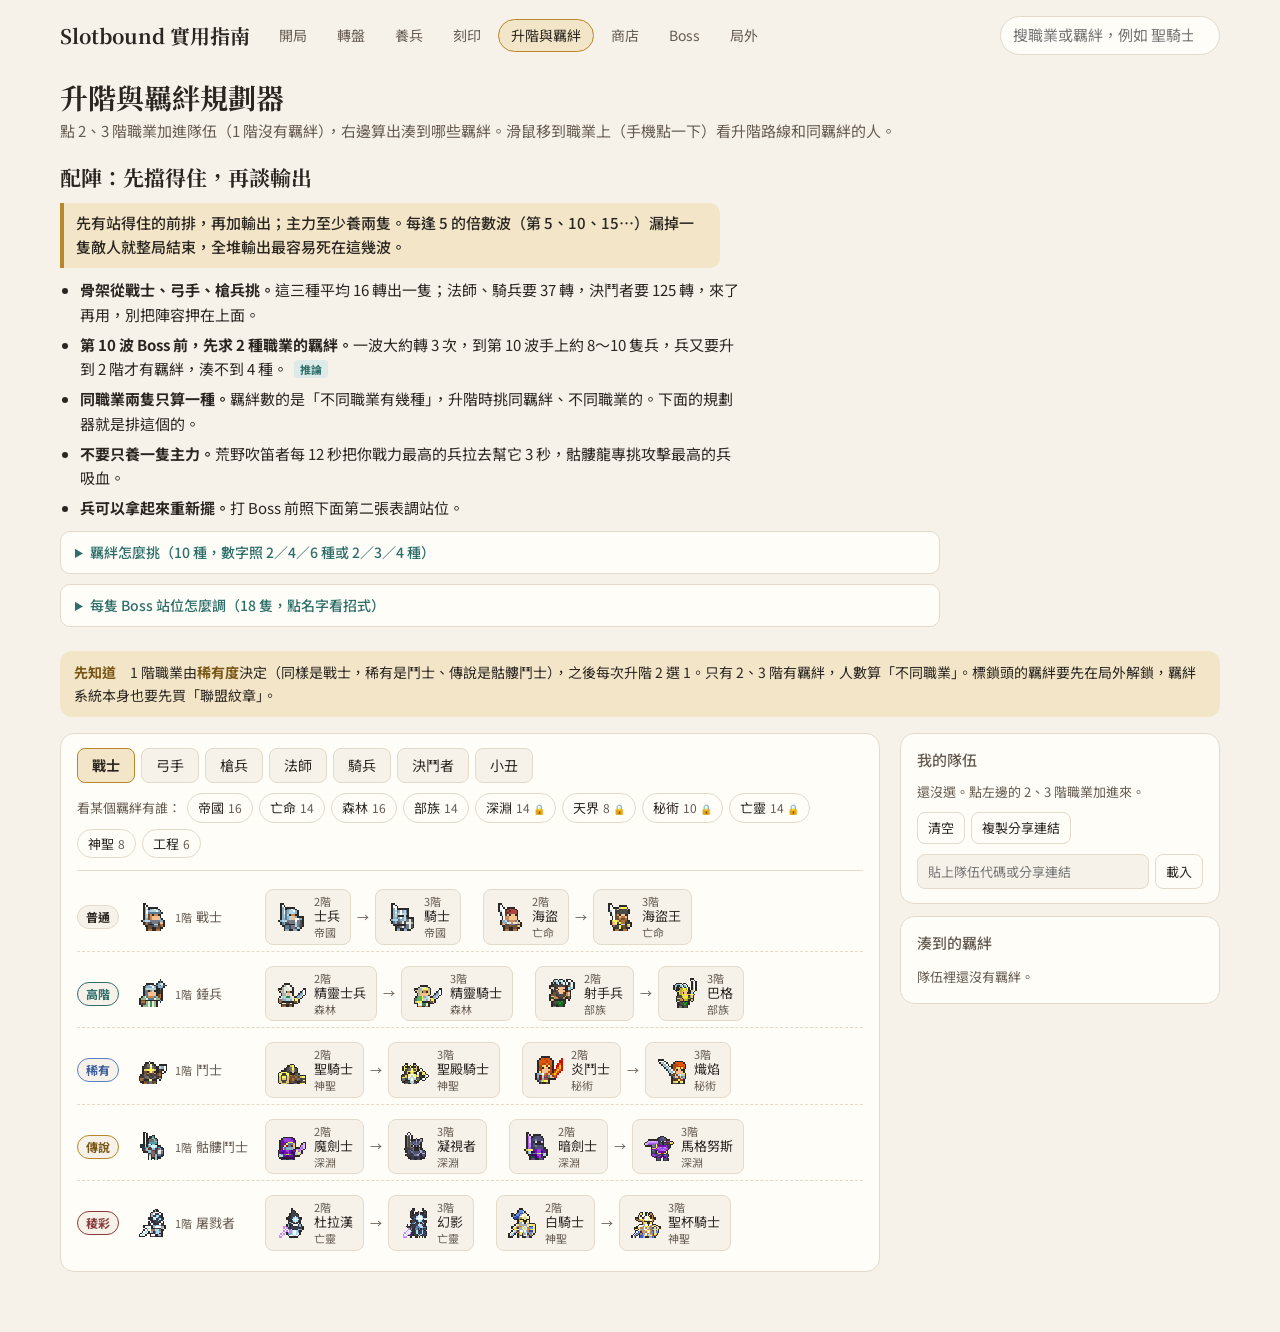
==== commit 214c7ed1: "試用回饋：預覽卡可按 Esc 關、顯示隊伍隻數；Boss 頁站位說法對齊；刻印頁說明一般波與單挑 Boss 的差別 Co-Authored-By: Claude Opus 5.5 <noreply@a" ====
--- a/index.html
+++ b/index.html
@@ -6,7 +6,7 @@
 <title>Slotbound 實用指南</title>
 <link rel="preconnect" href="https://fonts.googleapis.com">
 <link href="https://fonts.googleapis.com/css2?family=Noto+Sans+TC:wght@400;500;700&family=Noto+Serif+TC:wght@600;700&display=swap" rel="stylesheet">
-<link rel="stylesheet" href="style.css?v=1115k">
+<link rel="stylesheet" href="style.css?v=1116a">
 </head>
 <body>
 <header class="top">
@@ -29,7 +29,7 @@
 
 <main>
   <h1>升階與羈絆規劃器</h1>
-  <p class="lead">點職業加進隊伍，右邊算出湊到哪些羈絆。滑鼠移到職業上（手機點一下）看升階路線和同羈絆的人。</p>
+  <p class="lead">點 2、3 階職業加進隊伍（1 階沒有羈絆），右邊算出湊到哪些羈絆。滑鼠移到職業上（手機點一下）看升階路線和同羈絆的人。</p>
   <div class="guide comp">
   <section class="sec" id="comp" data-t="配陣 陣型 站位 前排 後排 主力 怎麼排 Boss 羈絆怎麼挑">
     <h2>配陣：先擋得住，再談輸出</h2>
@@ -128,8 +128,8 @@
 
 <div class="pop" id="pop"></div>
 
-<script src="data/factions.js?v=1115k"></script>
-<script src="data/tree.js?v=1115k"></script>
-<script src="app.js?v=1115k"></script>
+<script src="data/factions.js?v=1116a"></script>
+<script src="data/tree.js?v=1116a"></script>
+<script src="app.js?v=1116a"></script>
 </body>
 </html>
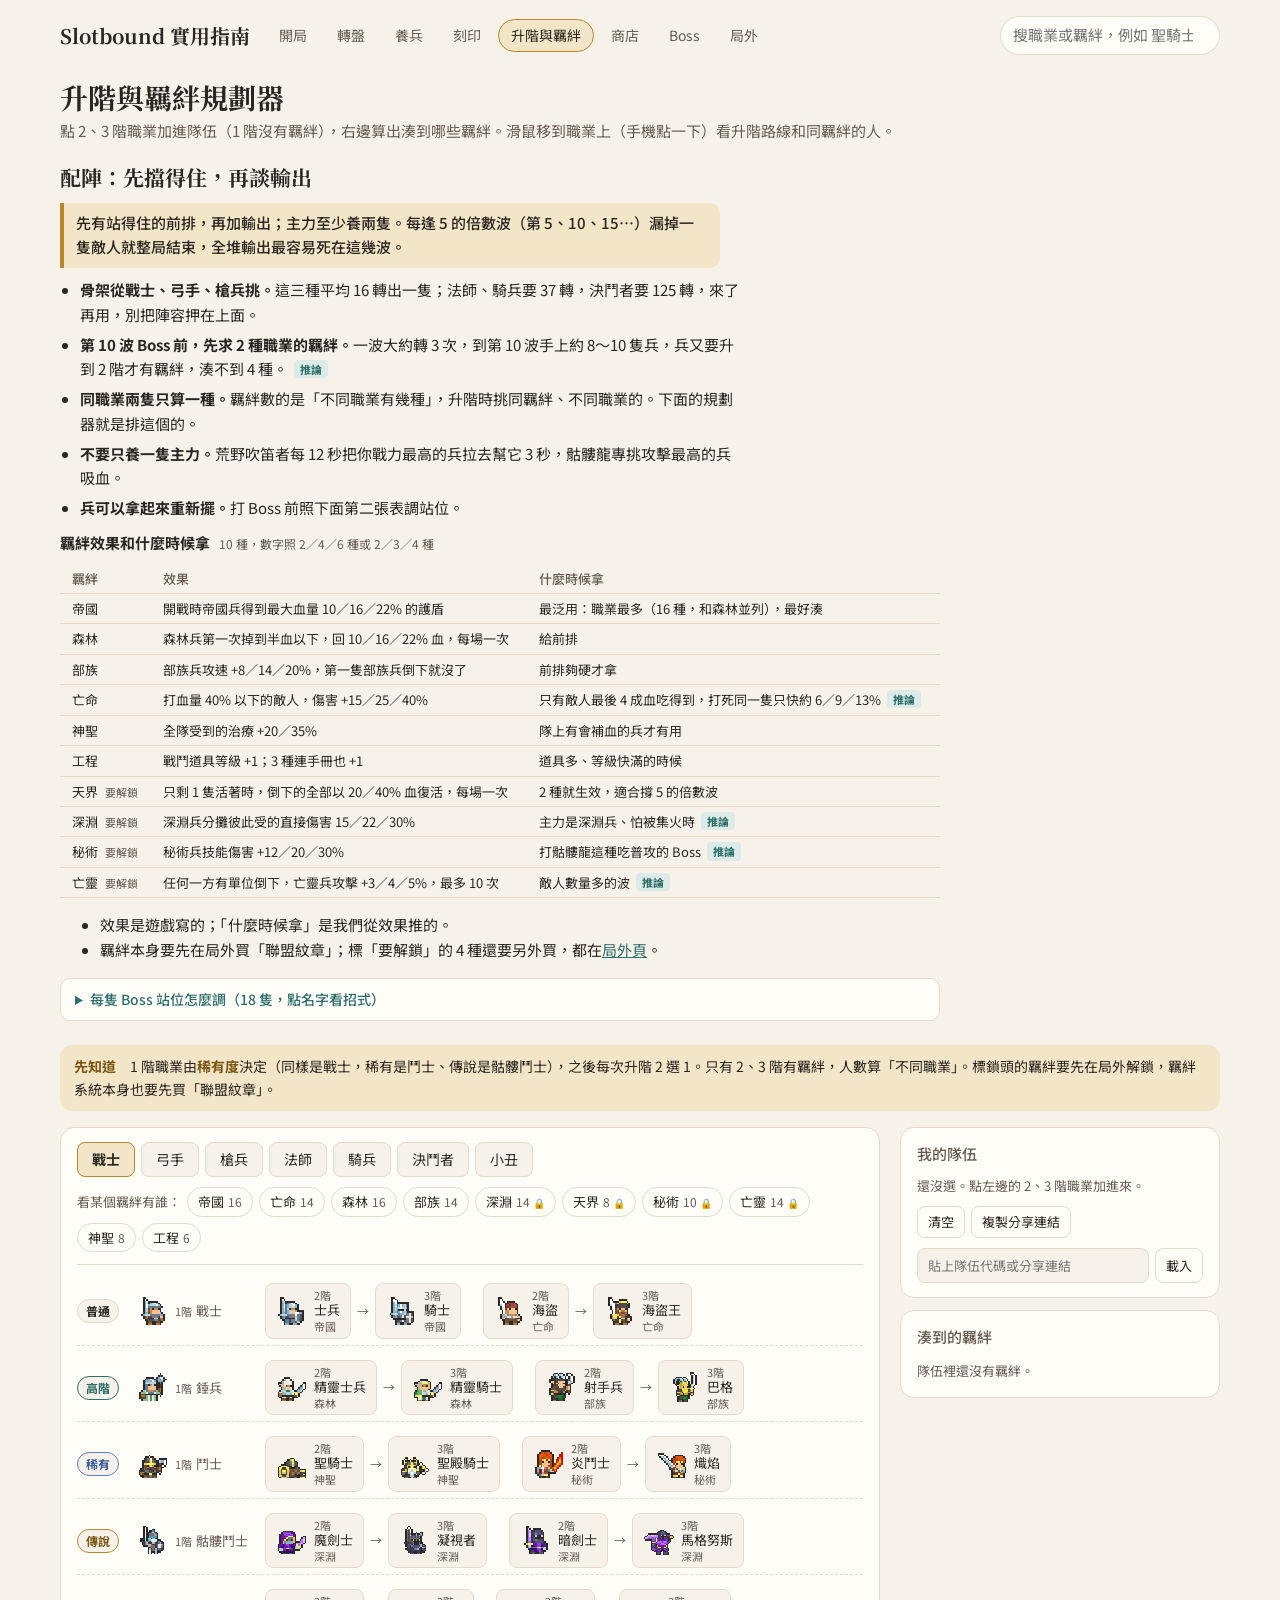
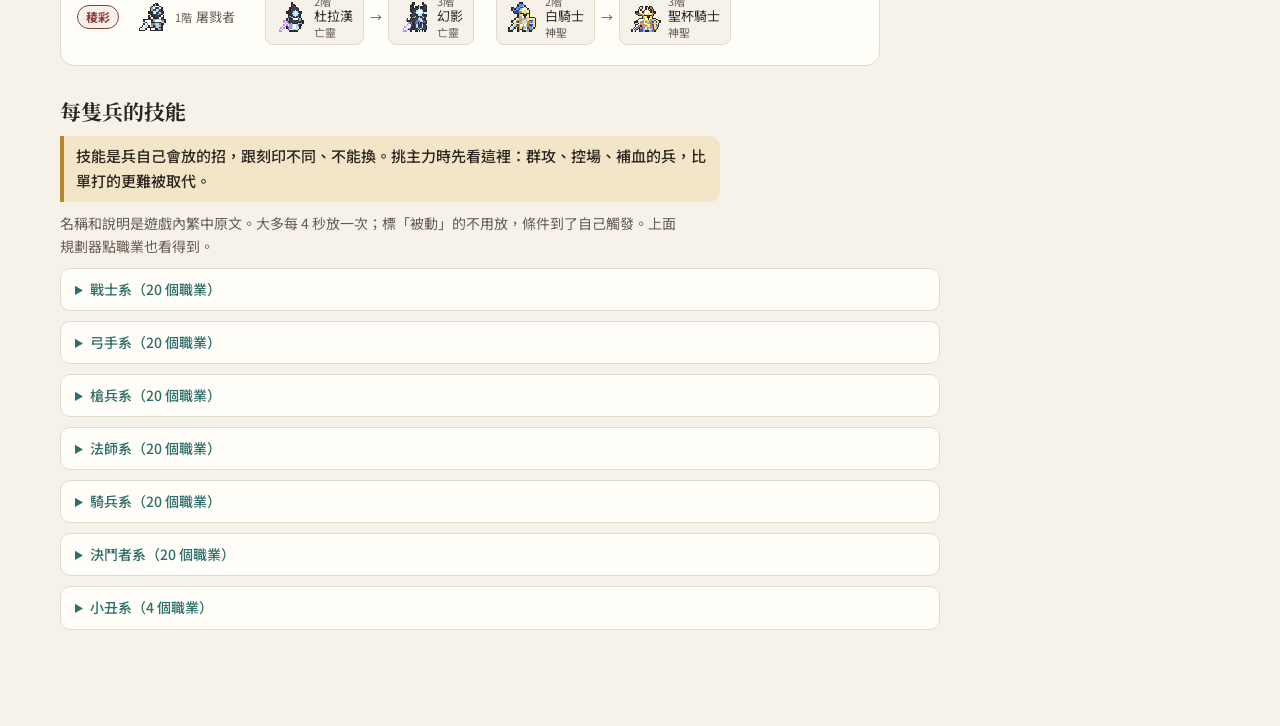
==== commit 52da2ba7: "試用回饋：開局頁詞彙、羈絆效果表拉出收合、每隻兵技能（遊戲繁中原文 124 隻）、命運石補貨規則外露、局外標籤說明 Co-Authored-By: Claude Opus 5.5 <noreply@a" ====
--- a/index.html
+++ b/index.html
@@ -6,7 +6,7 @@
 <title>Slotbound 實用指南</title>
 <link rel="preconnect" href="https://fonts.googleapis.com">
 <link href="https://fonts.googleapis.com/css2?family=Noto+Sans+TC:wght@400;500;700&family=Noto+Serif+TC:wght@600;700&display=swap" rel="stylesheet">
-<link rel="stylesheet" href="style.css?v=1116a">
+<link rel="stylesheet" href="style.css?v=1116c">
 </head>
 <body>
 <header class="top">
@@ -41,8 +41,7 @@
       <li><b>不要只養一隻主力。</b>荒野吹笛者每 12 秒把你戰力最高的兵拉去幫它 3 秒，骷髏龍專挑攻擊最高的兵吸血。</li>
       <li><b>兵可以拿起來重新擺。</b>打 Boss 前照下面第二張表調站位。</li>
     </ul>
-    <details>
-      <summary>羈絆怎麼挑（10 種，數字照 2／4／6 種或 2／3／4 種）</summary>
+    <h3 class="comp-h">羈絆效果和什麼時候拿 <small>10 種，數字照 2／4／6 種或 2／3／4 種</small></h3>
       <div class="tblwrap"><table class="mini">
         <thead><tr><th>羈絆</th><th>效果</th><th>什麼時候拿</th></tr></thead>
         <tbody>
@@ -59,7 +58,6 @@
         </tbody>
       </table></div>
       <ul><li>效果是遊戲寫的；「什麼時候拿」是我們從效果推的。</li><li>羈絆本身要先在局外買「聯盟紋章」；標「要解鎖」的 4 種還要另外買，都在<a href="meta.html#buy">局外頁</a>。</li></ul>
-    </details>
     <details>
       <summary>每隻 Boss 站位怎麼調（18 隻，點名字看招式）</summary>
       <p class="note">第 10 波的 Boss 每個難度都會遇到，第 20 波從普通開始，第 30 波只有困難。站位重點都是從招式推的<span class="infer">推論</span>。</p>
@@ -124,12 +122,20 @@
       </section>
     </aside>
   </div>
+
+  <section class="sec guide" id="skills" data-t="技能 每隻兵 技能 冷卻 被動">
+    <h2>每隻兵的技能</h2>
+    <p class="adv">技能是兵自己會放的招，跟刻印不同、不能換。挑主力時先看這裡：群攻、控場、補血的兵，比單打的更難被取代。</p>
+    <p class="note">名稱和說明是遊戲內繁中原文。大多每 4 秒放一次；標「被動」的不用放，條件到了自己觸發。上面規劃器點職業也看得到。</p>
+    <div id="skillList"></div>
+  </section>
 </main>
 
 <div class="pop" id="pop"></div>
 
-<script src="data/factions.js?v=1116a"></script>
-<script src="data/tree.js?v=1116a"></script>
-<script src="app.js?v=1116a"></script>
+<script src="data/factions.js?v=1116c"></script>
+<script src="data/tree.js?v=1116c"></script>
+<script src="data/skills.js?v=1116c"></script>
+<script src="app.js?v=1116c"></script>
 </body>
 </html>
--- a/style.css
+++ b/style.css
@@ -315,3 +315,18 @@
 .comp .mini td small{font-size:11px;color:var(--muted);margin-left:4px;white-space:nowrap}
 .comp-boss td:first-child,.comp-boss td:nth-child(2){white-space:nowrap}
 .comp .mini a{color:var(--teal)}
+
+/* 2026-11-16 試用回饋：開局頁詞彙、規劃器技能、每隻兵的技能 */
+.gloss{margin:0 0 20px;max-width:56em}
+.gloss h3{margin:0 0 6px;font-size:15px}
+.gloss ul{margin:0;padding-left:20px}
+.gloss li{margin:4px 0;font-size:14px}
+.gloss a{color:var(--teal);font-size:13px;margin-left:4px}
+.comp-h{margin:18px 0 4px;font-size:16px}
+.comp-h small{font-size:12px;color:var(--muted);font-weight:400;margin-left:6px}
+.pop .skl{margin:2px 0 6px;font-size:13px}
+.pop .skl .alt{display:inline}
+#skills{margin-top:28px}
+.skg{margin:8px 0}
+.skg .mini td small{display:block;font-size:11px;color:var(--muted)}
+.skg .mini td:first-child,.skg .mini td:nth-child(2){white-space:nowrap}
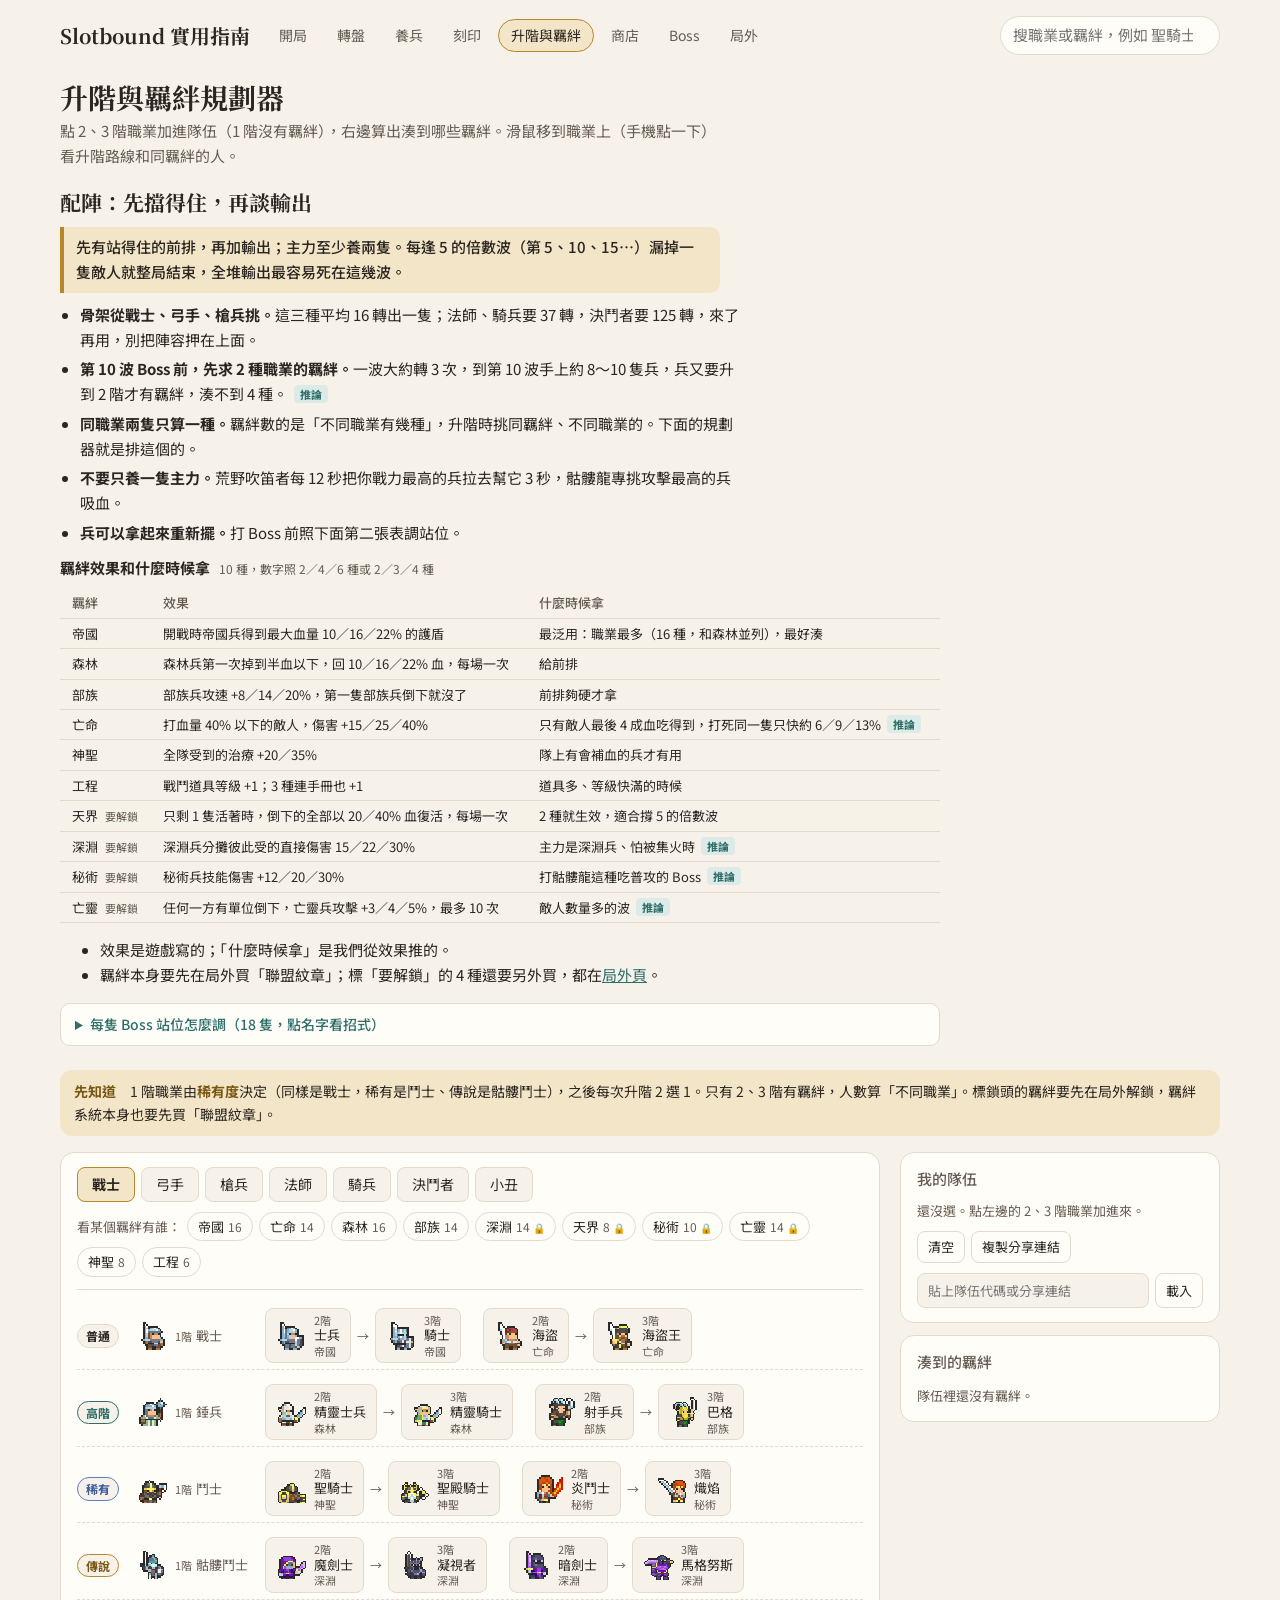
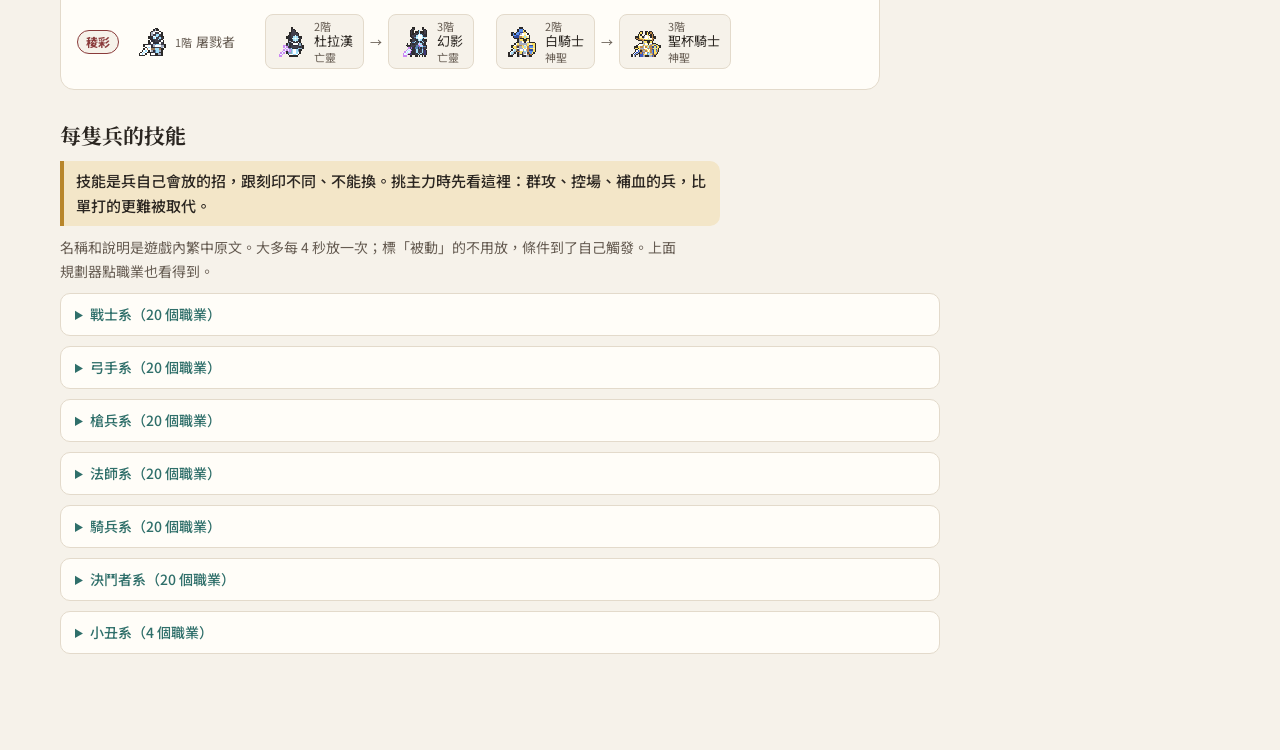
==== commit 08f1344f: "審美檢查：技能表各系欄寬一致、手機改成效果另起一行（一行 8 字→24 字）、規劃器首段限寬 44 字 Co-Authored-By: Claude Opus 5.5 <noreply@anthrop" ====
--- a/index.html
+++ b/index.html
@@ -6,7 +6,7 @@
 <title>Slotbound 實用指南</title>
 <link rel="preconnect" href="https://fonts.googleapis.com">
 <link href="https://fonts.googleapis.com/css2?family=Noto+Sans+TC:wght@400;500;700&family=Noto+Serif+TC:wght@600;700&display=swap" rel="stylesheet">
-<link rel="stylesheet" href="style.css?v=1116c">
+<link rel="stylesheet" href="style.css?v=1116d">
 </head>
 <body>
 <header class="top">
@@ -133,9 +133,9 @@
 
 <div class="pop" id="pop"></div>
 
-<script src="data/factions.js?v=1116c"></script>
-<script src="data/tree.js?v=1116c"></script>
-<script src="data/skills.js?v=1116c"></script>
-<script src="app.js?v=1116c"></script>
+<script src="data/factions.js?v=1116d"></script>
+<script src="data/tree.js?v=1116d"></script>
+<script src="data/skills.js?v=1116d"></script>
+<script src="app.js?v=1116d"></script>
 </body>
 </html>
--- a/style.css
+++ b/style.css
@@ -28,7 +28,7 @@
 .search .res small{color:var(--muted);margin-left:6px}
 main{max-width:1200px;margin:0 auto;padding:8px 20px 60px}
 h1{font-family:"Noto Serif TC",serif;font-size:28px;line-height:1.3;margin:8px 0 4px}
-.lead{color:var(--muted);margin:0 0 16px}
+.lead{color:var(--muted);margin:0 0 16px;max-width:44em}
 .tip-box{background:var(--gold-soft);border-radius:12px;padding:10px 14px;margin:0 0 16px;font-size:14px}
 .tip-box b{color:var(--gold-ink)}
 .infer{display:inline-block;font-size:11px;font-weight:700;color:var(--teal);background:var(--teal-soft);border-radius:4px;padding:0 6px;margin-left:6px;vertical-align:1px}
@@ -330,3 +330,17 @@
 .skg{margin:8px 0}
 .skg .mini td small{display:block;font-size:11px;color:var(--muted)}
 .skg .mini td:first-child,.skg .mini td:nth-child(2){white-space:nowrap}
+/* 各系欄寬一致（不然每展開一系，效果欄的起點都不同） */
+.skg .mini{table-layout:fixed}
+.skg .mini th:first-child{width:8.5em}
+.skg .mini th:nth-child(2){width:9em}
+.skg .mini td{vertical-align:top}
+/* 手機：職業＋技能一行，效果另起一行放全寬（原本效果欄一行只剩 8 字） */
+@media (max-width:600px){
+  .skg .mini{table-layout:auto}
+  .skg .mini thead{display:none}
+  .skg .mini tr{display:grid;grid-template-columns:auto 1fr;column-gap:14px;padding:8px 0;border-bottom:1px solid var(--line)}
+  .skg .mini td{border:0;padding:0 8px}
+  .skg .mini td small{display:inline;margin-left:4px}
+  .skg .mini td:nth-child(3){grid-column:1/-1;margin-top:4px}
+}
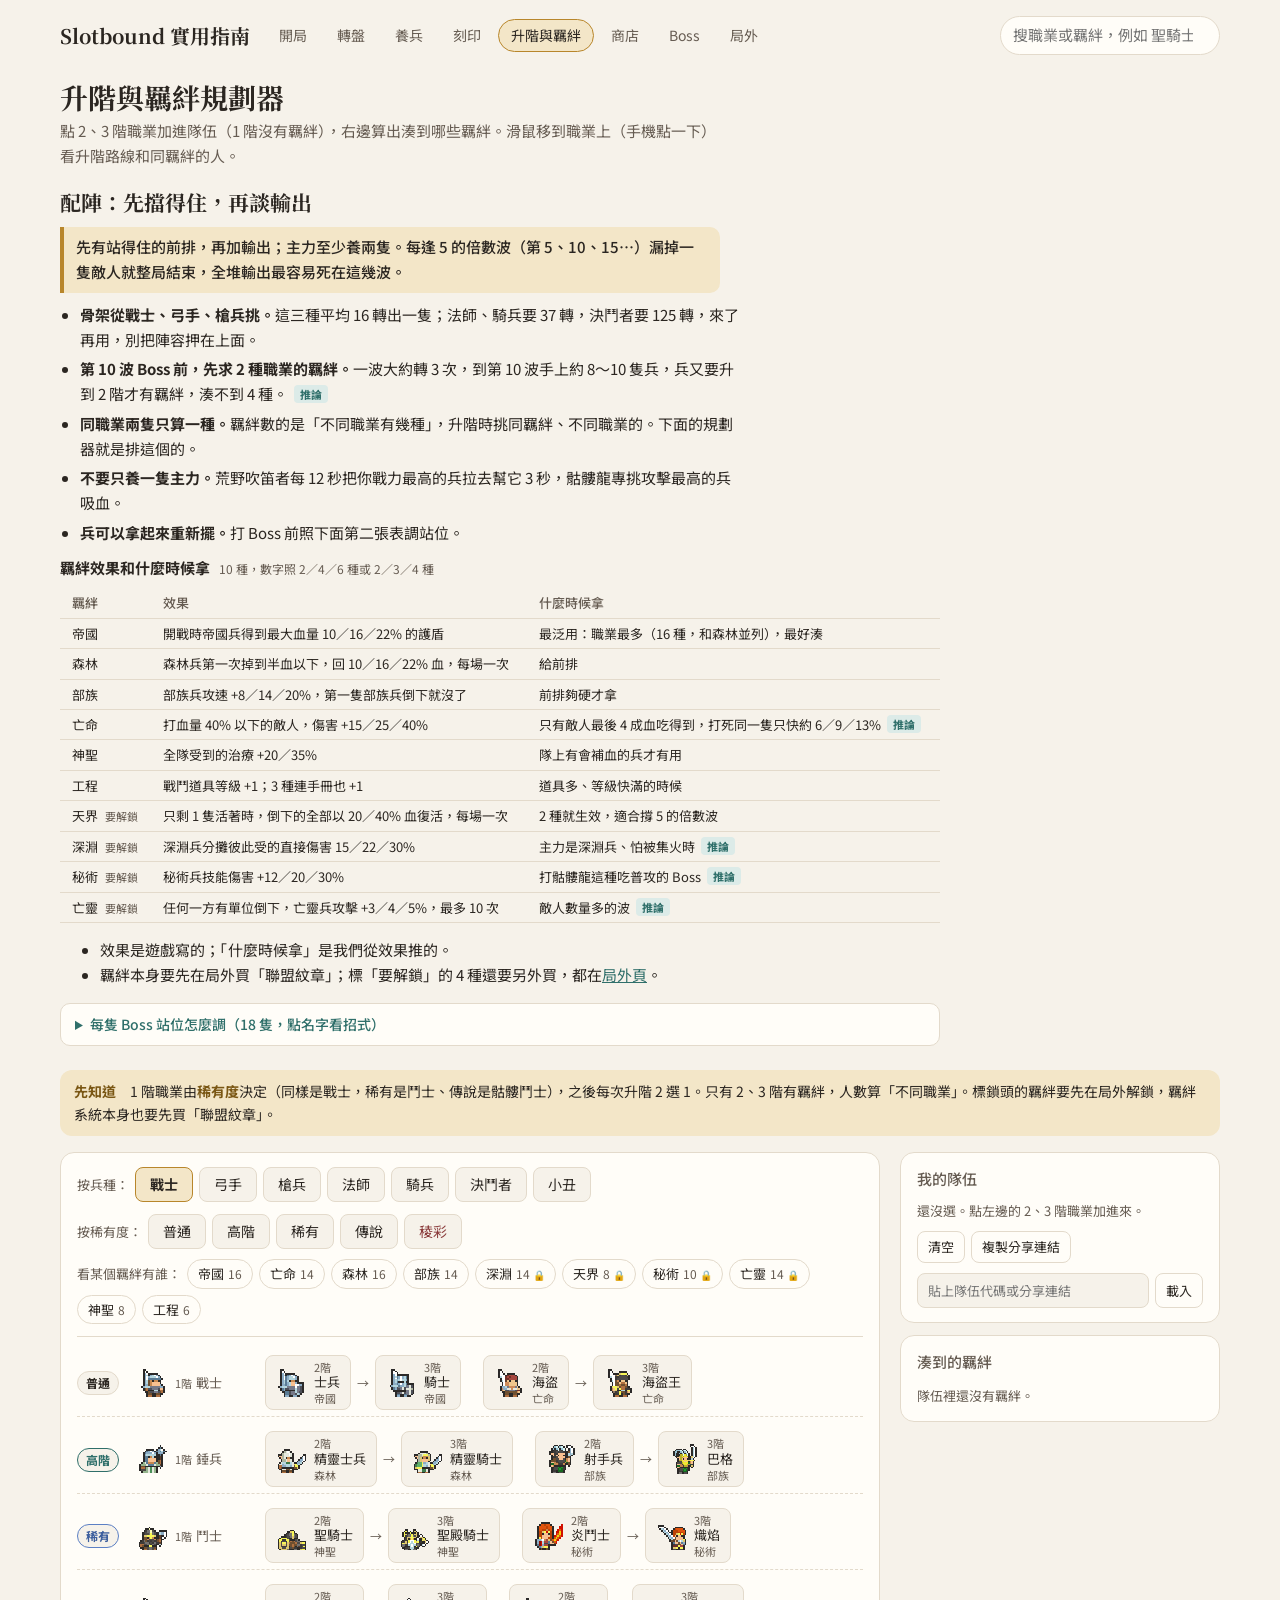
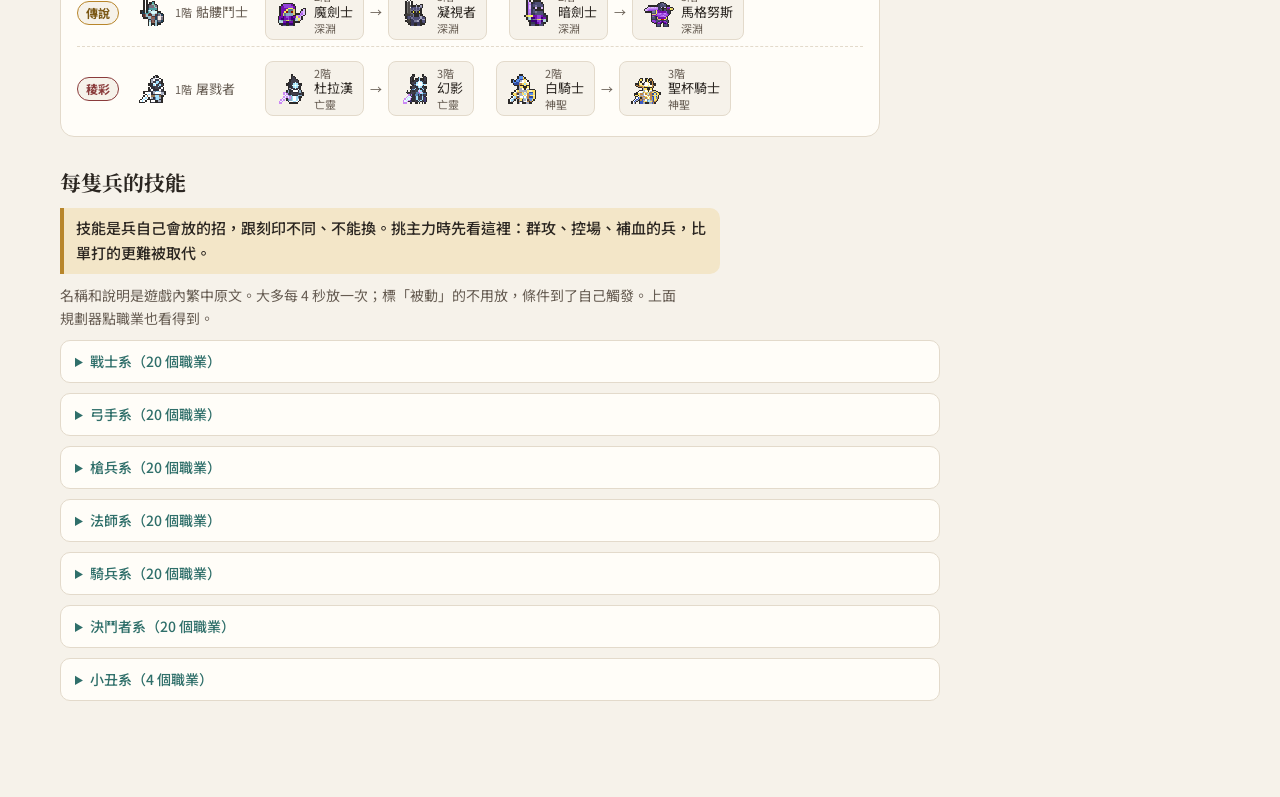
==== commit c7a35337: "首頁加按稀有度看（可一次看全部稜彩棋子）v=1116e Co-Authored-By: Claude Opus 5.5 <noreply@anthropic.com>" ====
--- a/index.html
+++ b/index.html
@@ -6,7 +6,7 @@
 <title>Slotbound 實用指南</title>
 <link rel="preconnect" href="https://fonts.googleapis.com">
 <link href="https://fonts.googleapis.com/css2?family=Noto+Sans+TC:wght@400;500;700&family=Noto+Serif+TC:wght@600;700&display=swap" rel="stylesheet">
-<link rel="stylesheet" href="style.css?v=1116d">
+<link rel="stylesheet" href="style.css?v=1116e">
 </head>
 <body>
 <header class="top">
@@ -133,9 +133,9 @@
 
 <div class="pop" id="pop"></div>
 
-<script src="data/factions.js?v=1116d"></script>
-<script src="data/tree.js?v=1116d"></script>
-<script src="data/skills.js?v=1116d"></script>
-<script src="app.js?v=1116d"></script>
+<script src="data/factions.js?v=1116e"></script>
+<script src="data/tree.js?v=1116e"></script>
+<script src="data/skills.js?v=1116e"></script>
+<script src="app.js?v=1116e"></script>
 </body>
 </html>
--- a/style.css
+++ b/style.css
@@ -45,6 +45,11 @@
 .filters{display:flex;flex-wrap:wrap;gap:6px;align-items:center;margin-bottom:12px;padding-bottom:12px;border-bottom:1px solid var(--line)}
 .filters #filters{display:contents}
 .flabel{font-size:13px;color:var(--muted)}
+.syms .flabel{align-self:center}
+.syms .brk{flex-basis:100%;height:0}
+.gtab.g-legendary.on{border-color:var(--gold)}
+.gtab.g-prism{color:var(--wine)}
+.gtab.g-prism.on{background:color-mix(in srgb, var(--wine) 12%, var(--bg));border-color:var(--wine)}
 .fchip.locked::after{content:"🔒";font-size:10px;margin-left:3px}
 /* 升階樹：一列一個稀有度 */
 .grid{display:flex;flex-direction:column;gap:8px}
